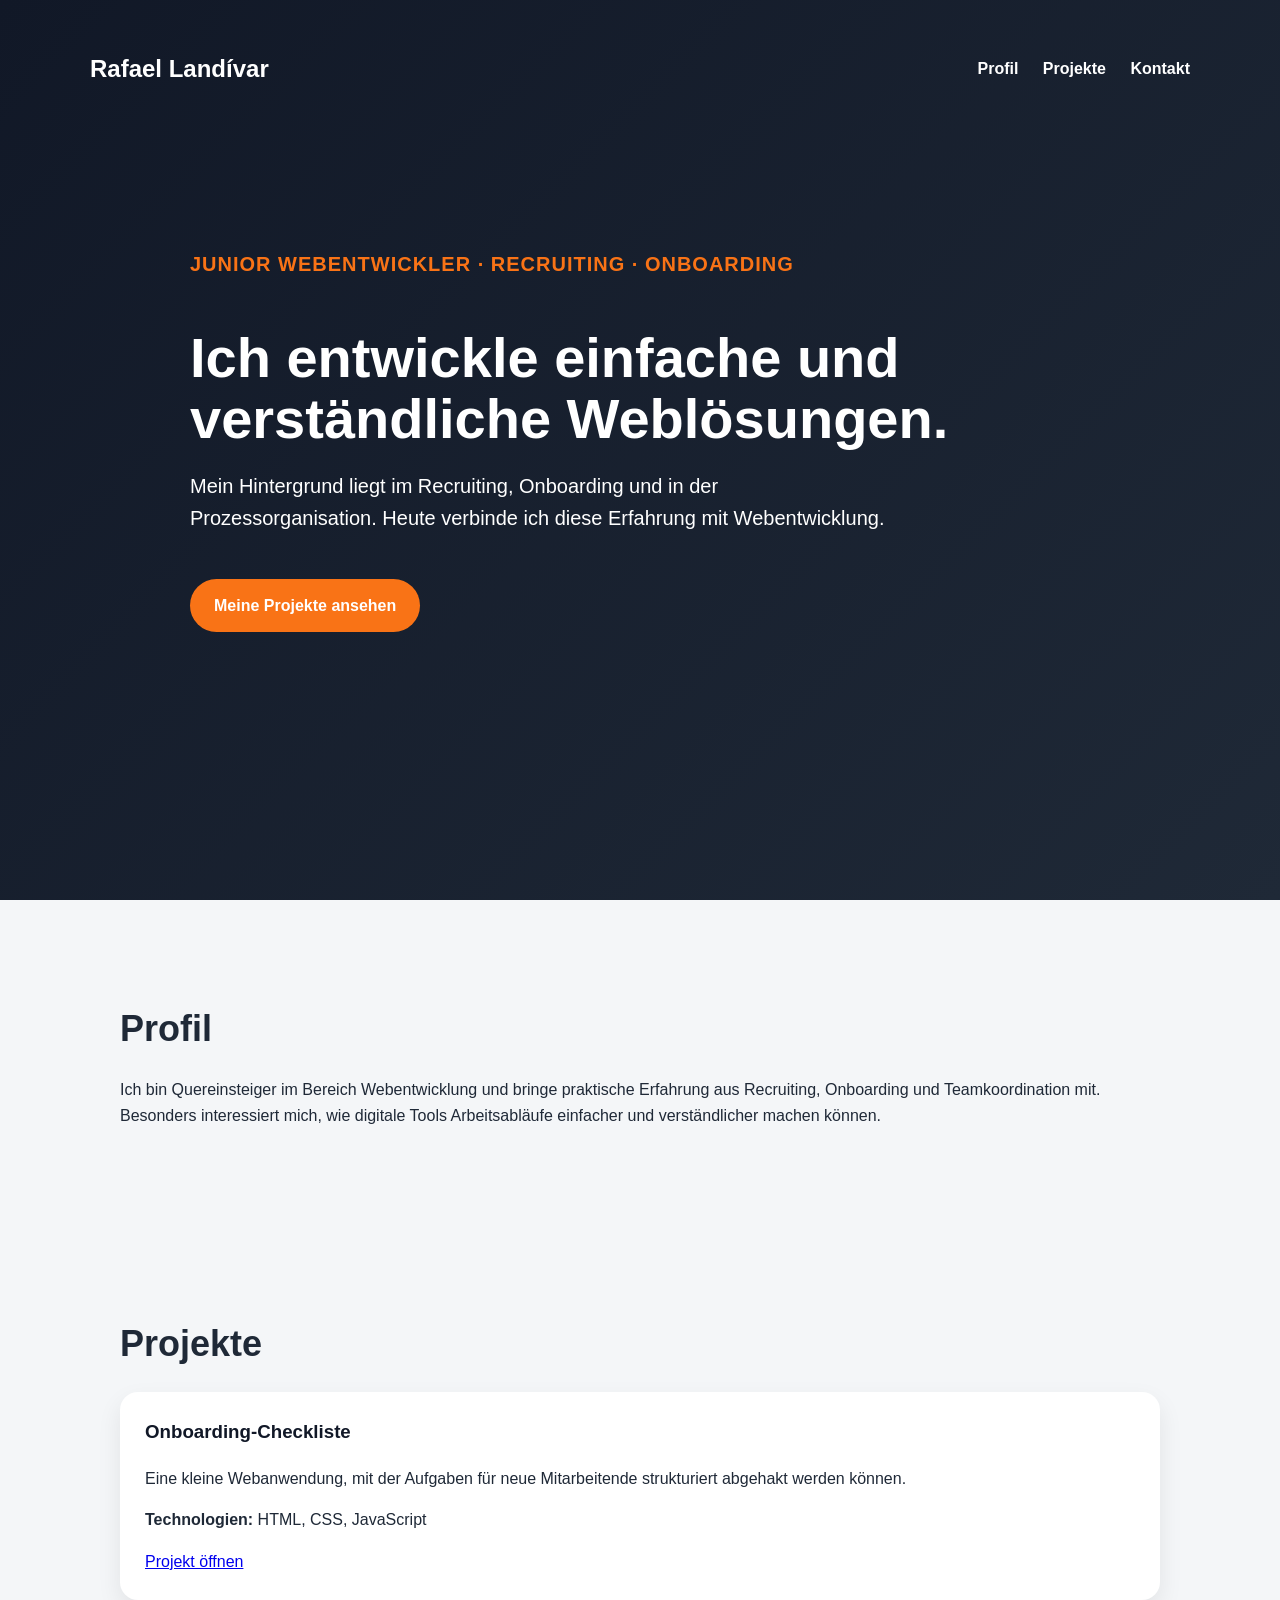
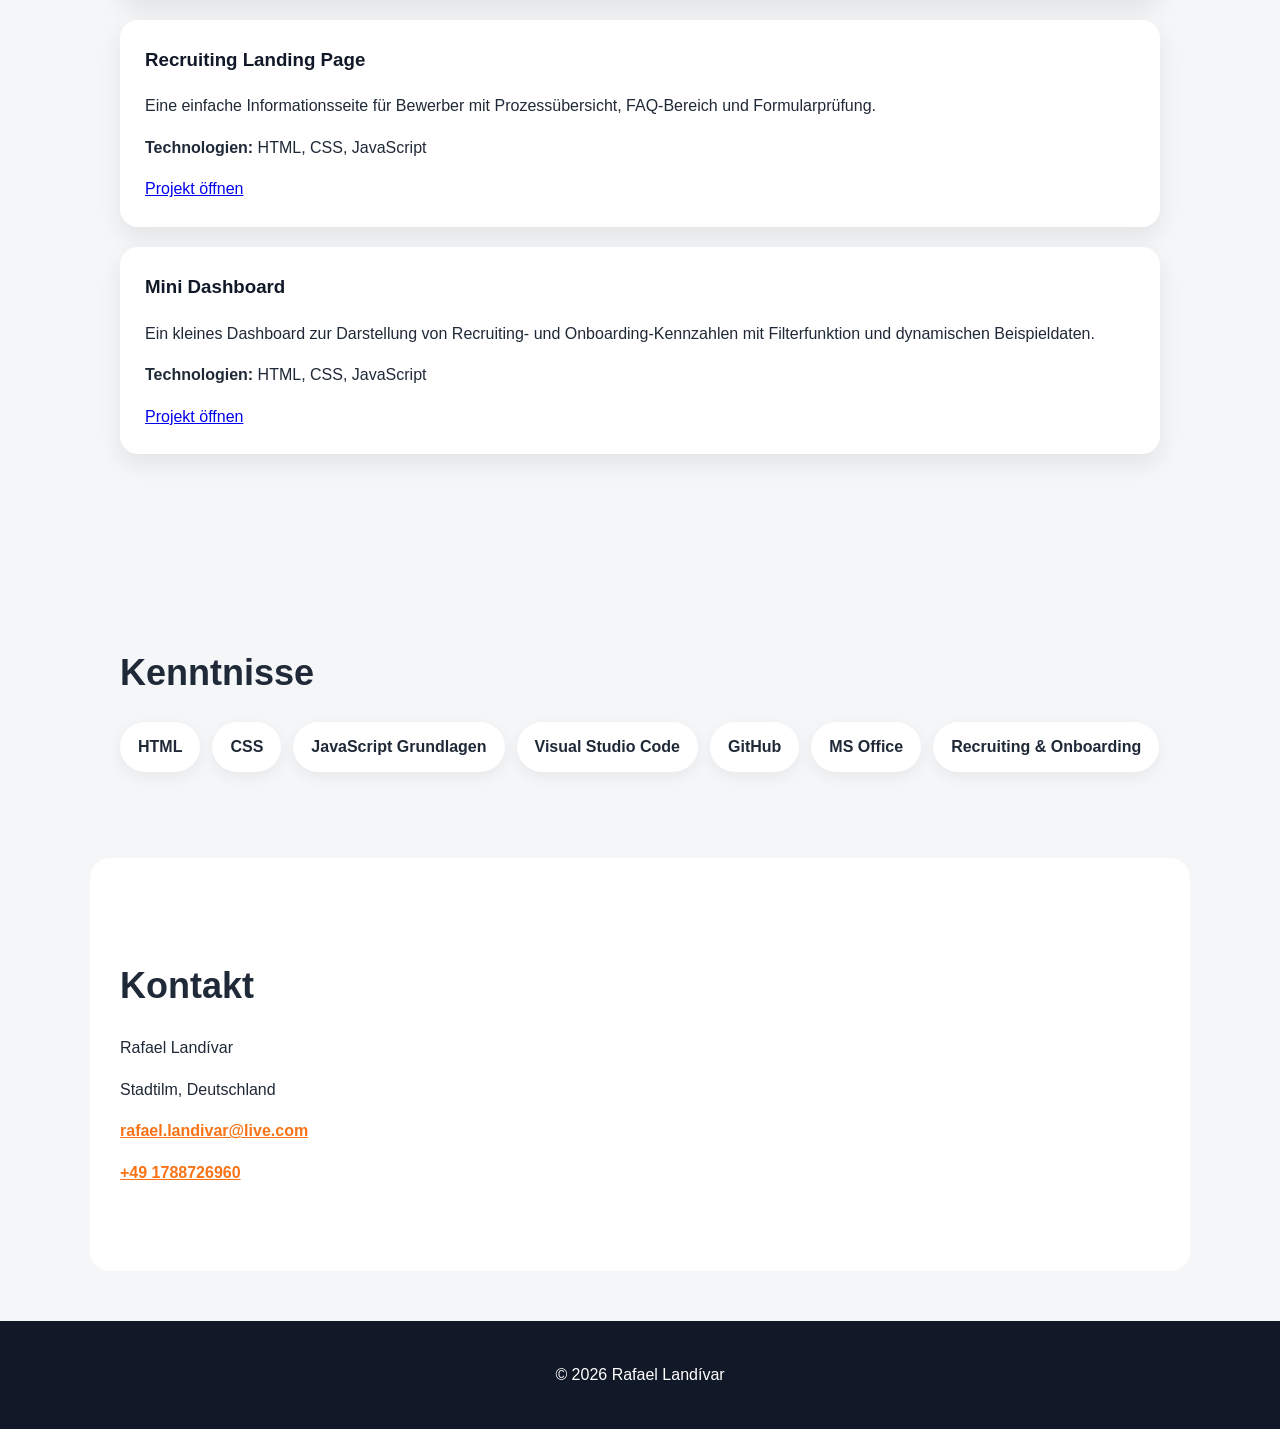
==== index.html @ fd93c42f "Add files via upload" ====
<!DOCTYPE html>
<html lang="de">
<head>
  <meta charset="UTF-8">
  <meta name="viewport" content="width=device-width, initial-scale=1.0">
  <title>Rafael Landívar | Junior Webentwickler</title>
  <link rel="stylesheet" href="style.css">
</head>
<body>

  <header class="hero">
    <nav class="navbar">
      <h2>Rafael Landívar</h2>
      <div>
        <a href="#profil">Profil</a>
        <a href="#projekte">Projekte</a>
        <a href="#kontakt">Kontakt</a>
      </div>
    </nav>

    <section class="hero-content">
      <p class="subtitle">Junior Webentwickler · Recruiting · Onboarding</p>
      <h1>Ich entwickle einfache und verständliche Weblösungen.</h1>
      <p>
        Mein Hintergrund liegt im Recruiting, Onboarding und in der Prozessorganisation.
        Heute verbinde ich diese Erfahrung mit Webentwicklung.
      </p>
      <a href="#projekte" class="button">Meine Projekte ansehen</a>
    </section>
  </header>

  <main>
    <section id="profil" class="section">
      <h2>Profil</h2>
      <p>
        Ich bin Quereinsteiger im Bereich Webentwicklung und bringe praktische Erfahrung
        aus Recruiting, Onboarding und Teamkoordination mit. Besonders interessiert mich,
        wie digitale Tools Arbeitsabläufe einfacher und verständlicher machen können.
      </p>
    </section>

    <section id="projekte" class="section">
      <h2>Projekte</h2>

      <div class="project-card">
        <h3>Onboarding-Checkliste</h3>
        <p>
          Eine kleine Webanwendung, mit der Aufgaben für neue Mitarbeitende strukturiert
          abgehakt werden können.
        </p>
        <p><strong>Technologien:</strong> HTML, CSS, JavaScript</p>
        <a href="projects/onboarding-checkliste.html" class="button-small">Projekt öffnen</a>
      </div>
      

      <div class="project-card">
  <h3>Recruiting Landing Page</h3>
  <p>
    Eine einfache Informationsseite für Bewerber mit Prozessübersicht,
    FAQ-Bereich und Formularprüfung.
  </p>
  <p><strong>Technologien:</strong> HTML, CSS, JavaScript</p>
  <a href="projects/recruiting-landing.html" class="button-small">Projekt öffnen</a>
</div>

     <div class="project-card">
  <h3>Mini Dashboard</h3>
  <p>
    Ein kleines Dashboard zur Darstellung von Recruiting- und Onboarding-Kennzahlen
    mit Filterfunktion und dynamischen Beispieldaten.
  </p>
  <p><strong>Technologien:</strong> HTML, CSS, JavaScript</p>
  <a href="projects/dashboard.html" class="button-small">Projekt öffnen</a>
</div>
    </section>

    <section class="section">
      <h2>Kenntnisse</h2>
      <ul class="skills">
        <li>HTML</li>
        <li>CSS</li>
        <li>JavaScript Grundlagen</li>
        <li>Visual Studio Code</li>
        <li>GitHub</li>
        <li>MS Office</li>
        <li>Recruiting & Onboarding</li>
      </ul>
    </section>

    <section id="kontakt" class="section contact">
      <h2>Kontakt</h2>
      <p>Rafael Landívar</p>
      <p>Stadtilm, Deutschland</p>
      <p>
        <a href="mailto:rafael.landivar@live.com">rafael.landivar@live.com</a>
      </p>
      <p>
        <a href="tel:+491788726960">+49 1788726960</a>
      </p>
    </section>
  </main>

  <footer>
    <p>© 2026 Rafael Landívar</p>
  </footer>

  <script src="script.js"></script>
</body>
</html>
---- style.css ----
* {
  box-sizing: border-box;
}

body {
  margin: 0;
  font-family: Arial, Helvetica, sans-serif;
  color: #1f2937;
  background-color: #f4f6f8;
  line-height: 1.6;
}

.hero {
  min-height: 100vh;
  background: linear-gradient(135deg, #111827, #1f2937);
  color: white;
  padding: 30px;
}

.navbar {
  max-width: 1100px;
  margin: 0 auto;
  display: flex;
  justify-content: space-between;
  gap: 20px;
  align-items: center;
}

.navbar a {
  color: white;
  text-decoration: none;
  margin-left: 20px;
  font-weight: bold;
}

.navbar a:hover {
  color: #f97316;
}

.hero-content {
  max-width: 900px;
  margin: 140px auto 0;
}

.subtitle {
  color: #f97316;
  font-weight: bold;
  text-transform: uppercase;
  letter-spacing: 1px;
}

.hero h1 {
  font-size: 56px;
  line-height: 1.1;
  margin-bottom: 20px;
}

.hero p {
  font-size: 20px;
  max-width: 700px;
}

.button {
  display: inline-block;
  margin-top: 25px;
  background-color: #f97316;
  color: white;
  padding: 14px 24px;
  border-radius: 30px;
  text-decoration: none;
  font-weight: bold;
}

.button:hover {
  background-color: #ea580c;
}

.section {
  max-width: 1100px;
  margin: 0 auto;
  padding: 70px 30px;
}

.section h2 {
  font-size: 36px;
  margin-bottom: 20px;
}

.project-card {
  background-color: white;
  padding: 25px;
  margin-bottom: 20px;
  border-radius: 18px;
  box-shadow: 0 10px 25px rgba(0,0,0,0.08);
}

.project-card h3 {
  margin-top: 0;
  color: #111827;
}

.skills {
  display: flex;
  flex-wrap: wrap;
  gap: 12px;
  padding: 0;
  list-style: none;
}

.skills li {
  background-color: white;
  padding: 12px 18px;
  border-radius: 30px;
  font-weight: bold;
  box-shadow: 0 5px 15px rgba(0,0,0,0.06);
}

.contact {
  background-color: white;
  border-radius: 20px;
  margin-bottom: 50px;
}

.contact a {
  color: #f97316;
  font-weight: bold;
}

footer {
  text-align: center;
  padding: 25px;
  background-color: #111827;
  color: white;
}

@media (max-width: 700px) {
  .navbar {
    flex-direction: column;
    align-items: flex-start;
  }

  .navbar a {
    display: inline-block;
    margin: 5px 10px 5px 0;
  }

  .hero h1 {
    font-size: 38px;
  }

  .hero-content {
    margin-top: 90px;
  }
  .button-small {
  display: inline-block;
  margin-top: 10px;
  background-color: #111827;
  color: white;
  padding: 10px 18px;
  border-radius: 25px;
  text-decoration: none;
  font-weight: bold;
}

.button-small:hover {
  background-color: #f97316;
}
}
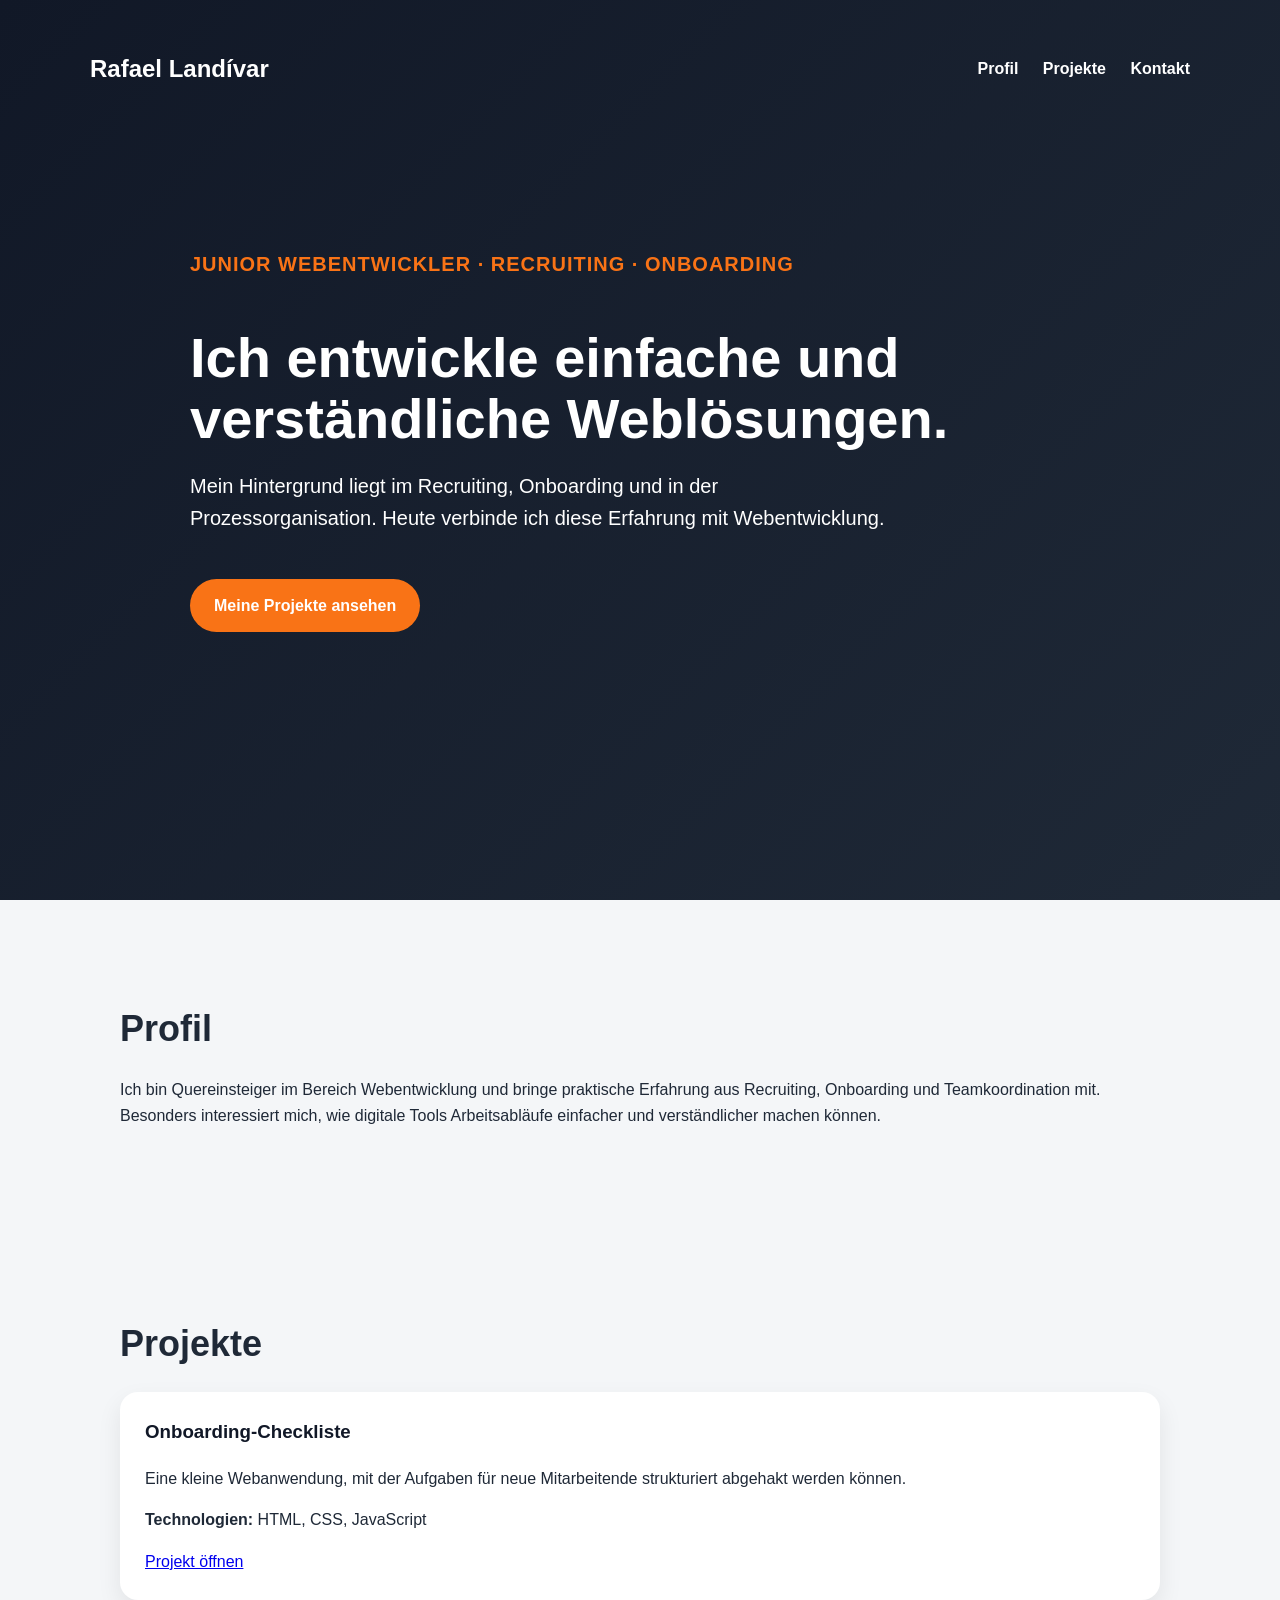
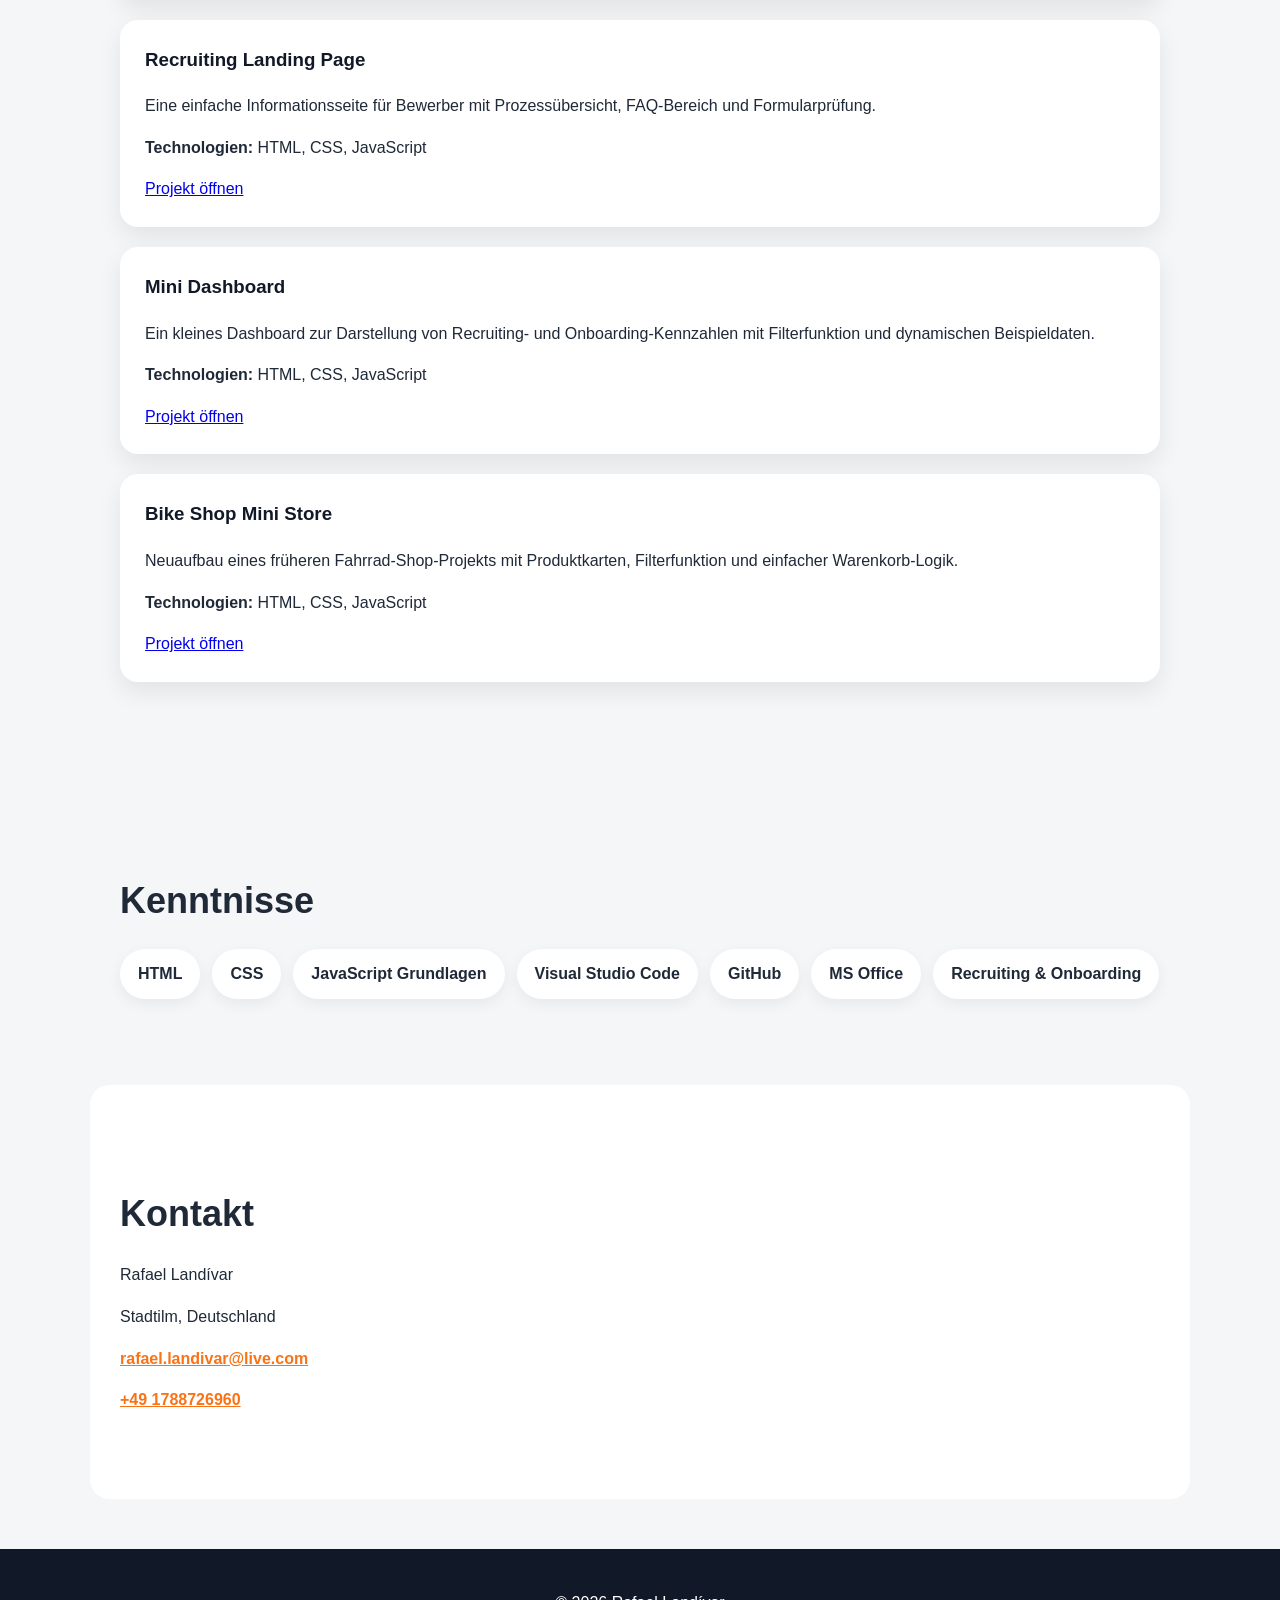
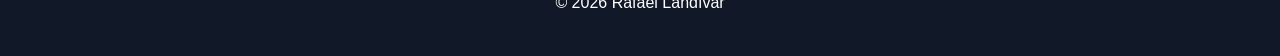
==== commit 3808c232: "Add files via upload Add bike shop mini store project" ====
--- a/index.html
+++ b/index.html
@@ -72,6 +72,15 @@
   <p><strong>Technologien:</strong> HTML, CSS, JavaScript</p>
   <a href="projects/dashboard.html" class="button-small">Projekt öffnen</a>
 </div>
+  <div class="project-card">
+  <h3>Bike Shop Mini Store</h3>
+  <p>
+    Neuaufbau eines früheren Fahrrad-Shop-Projekts mit Produktkarten,
+    Filterfunktion und einfacher Warenkorb-Logik.
+  </p>
+  <p><strong>Technologien:</strong> HTML, CSS, JavaScript</p>
+  <a href="projects/bike-shop.html" class="button-small">Projekt öffnen</a>
+</div>
     </section>
 
     <section class="section">
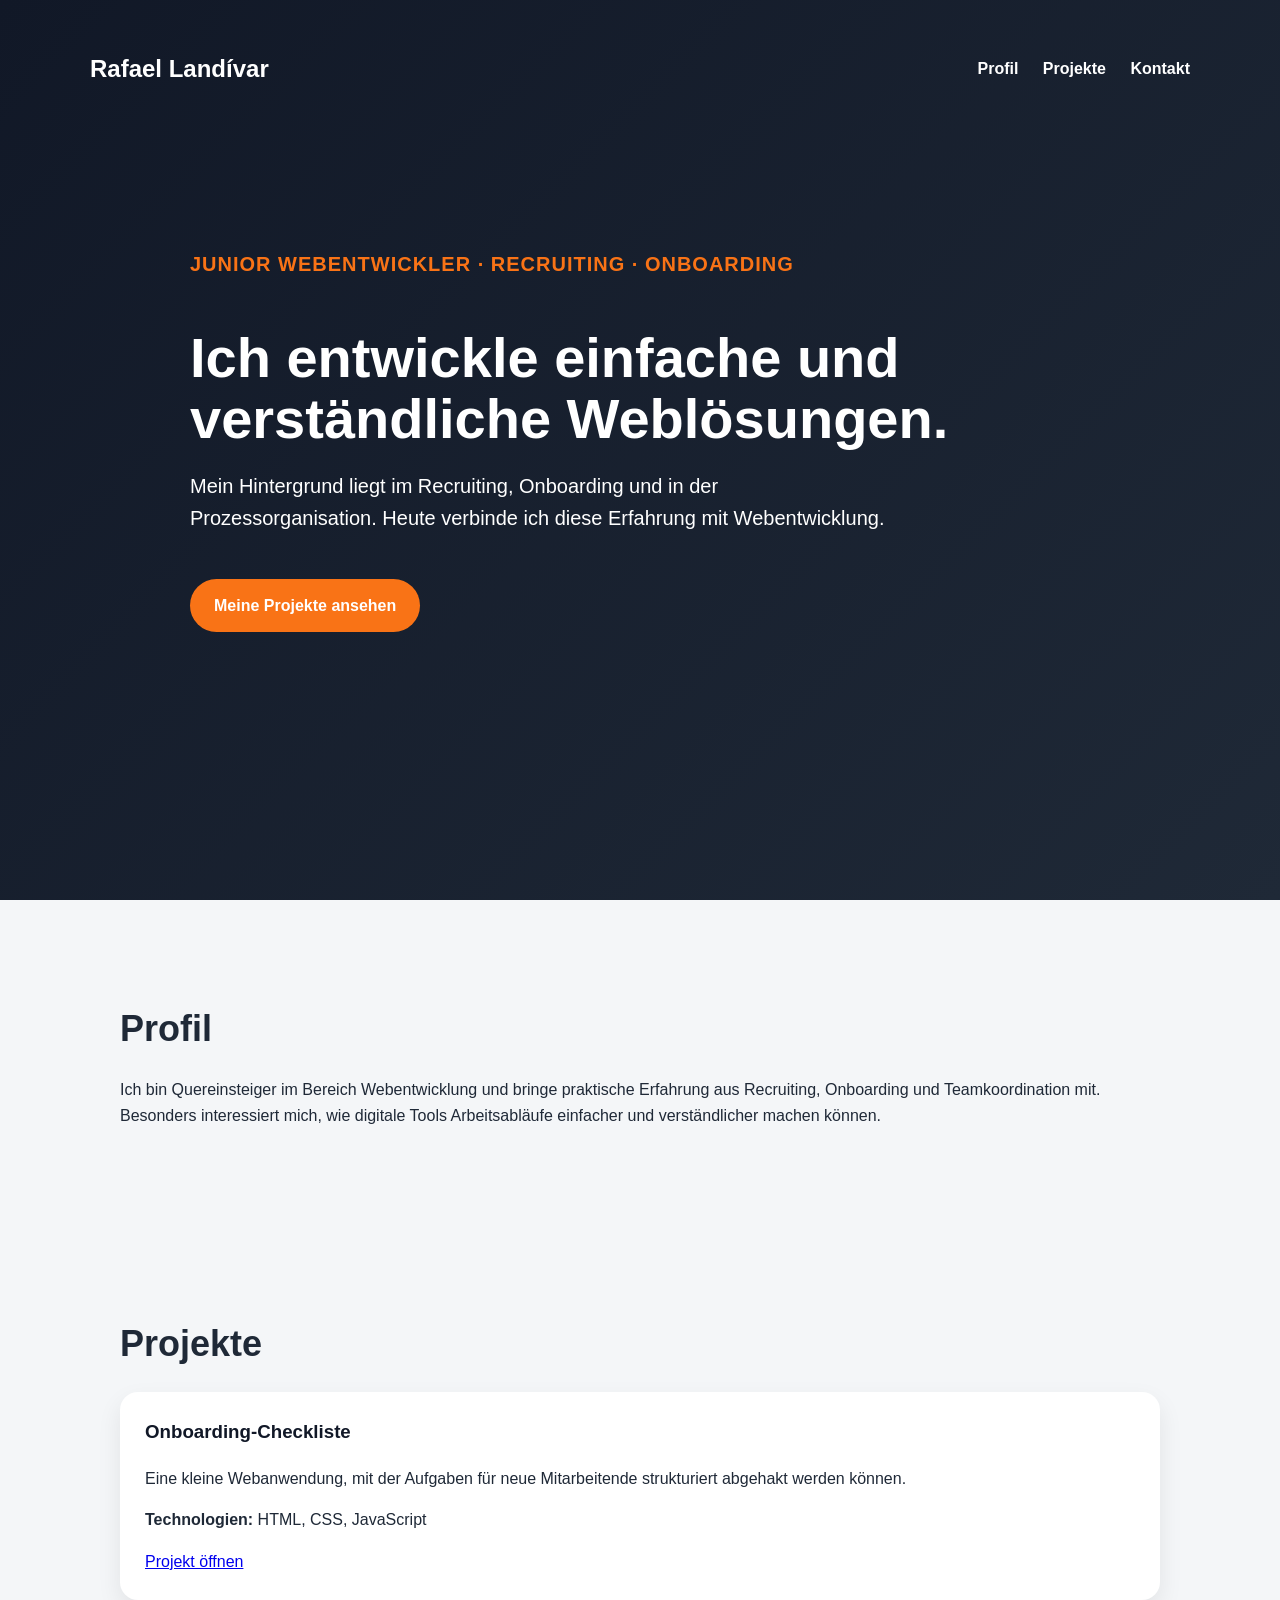
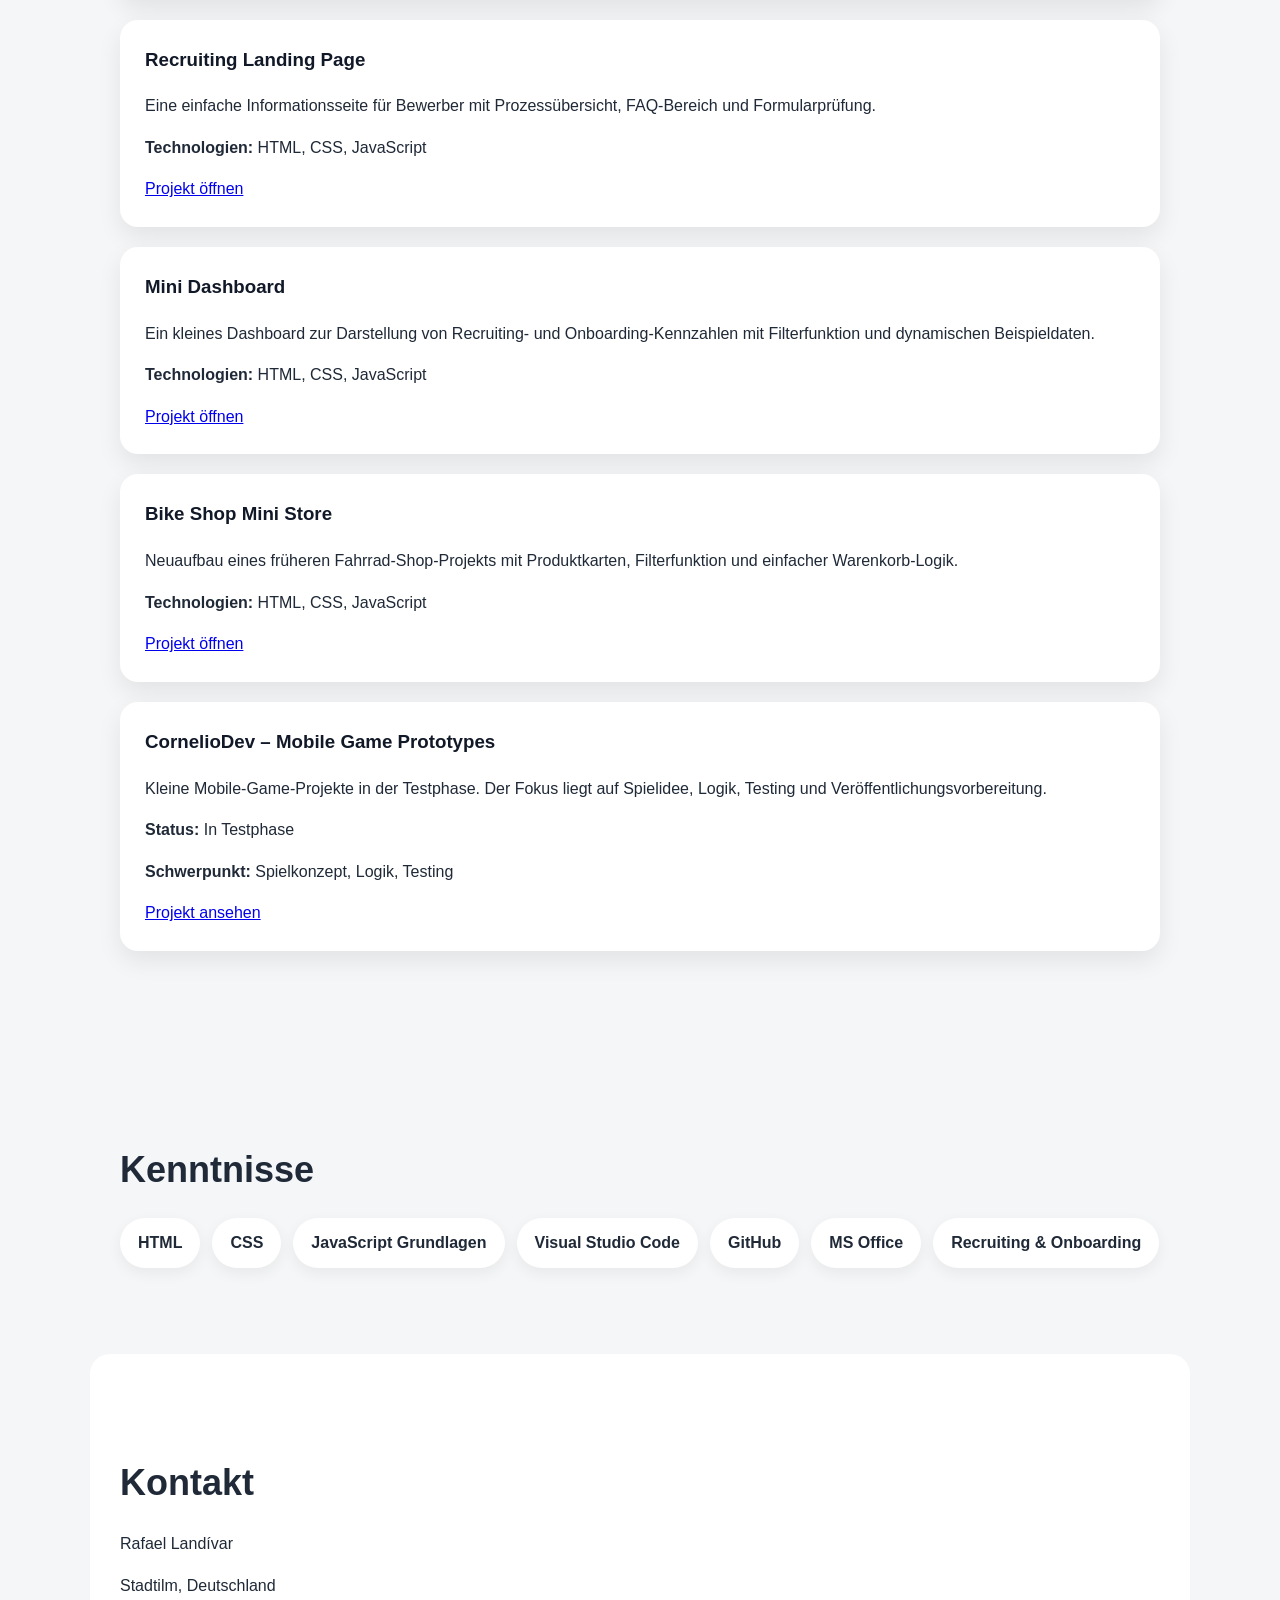
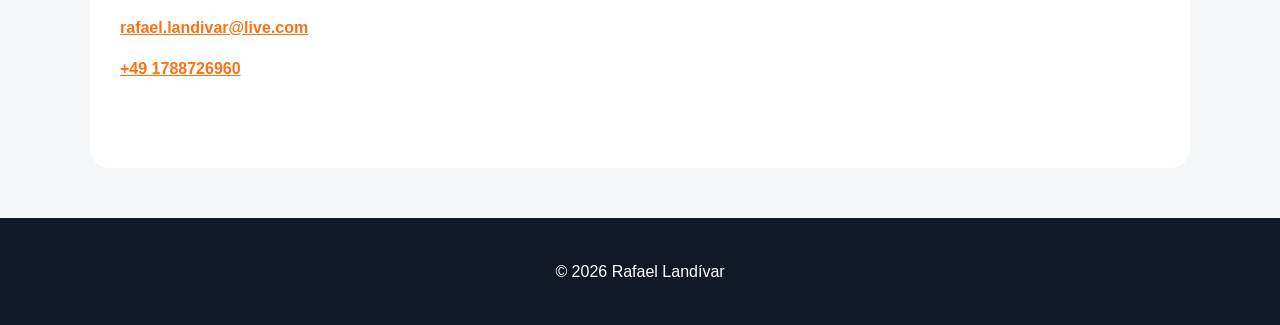
==== commit bbe146d4: "Add files via upload Add mobile game prototypes card" ====
--- a/index.html
+++ b/index.html
@@ -81,6 +81,16 @@
   <p><strong>Technologien:</strong> HTML, CSS, JavaScript</p>
   <a href="projects/bike-shop.html" class="button-small">Projekt öffnen</a>
 </div>
+  <div class="project-card">
+  <h3>CornelioDev – Mobile Game Prototypes</h3>
+  <p>
+    Kleine Mobile-Game-Projekte in der Testphase. Der Fokus liegt auf Spielidee,
+    Logik, Testing und Veröffentlichungsvorbereitung.
+  </p>
+  <p><strong>Status:</strong> In Testphase</p>
+  <p><strong>Schwerpunkt:</strong> Spielkonzept, Logik, Testing</p>
+  <a href="https://corneliodev.carrd.co/" target="_blank" class="button-small">Projekt ansehen</a>
+</div>
     </section>
 
     <section class="section">
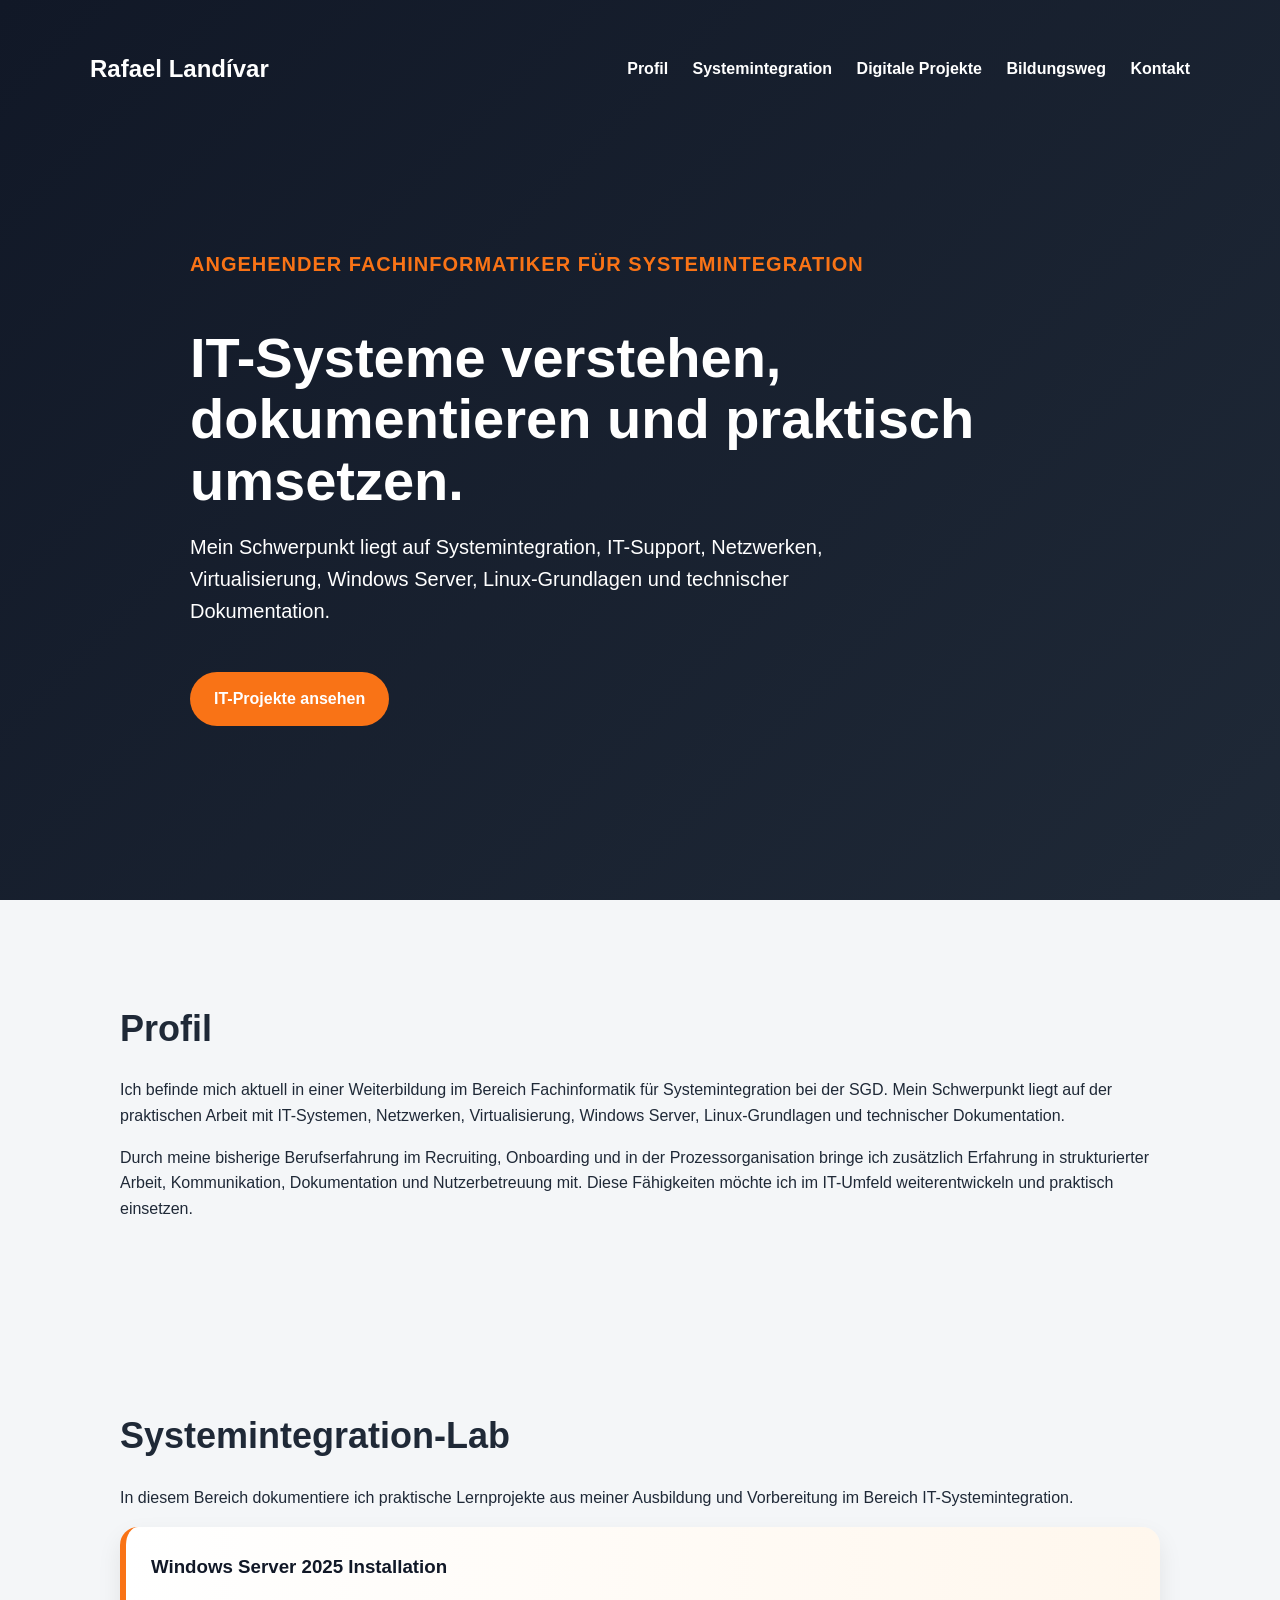
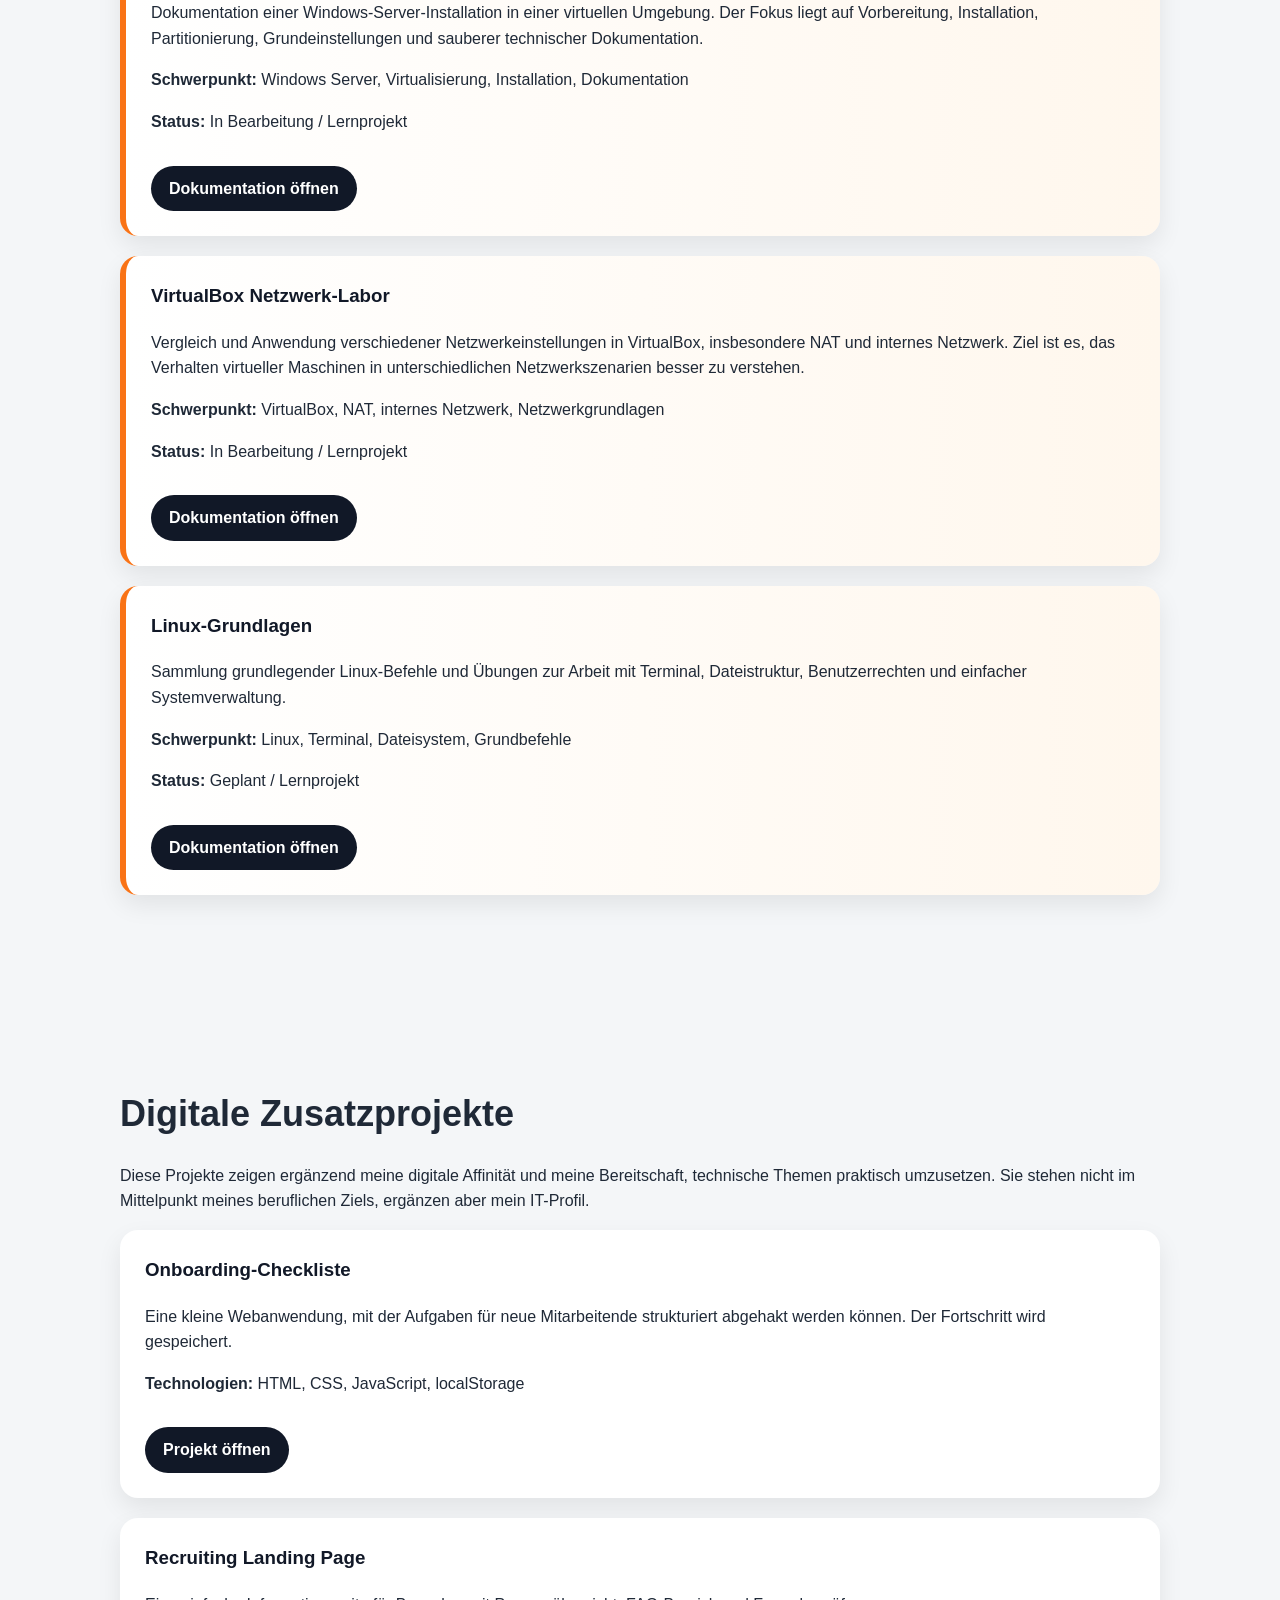
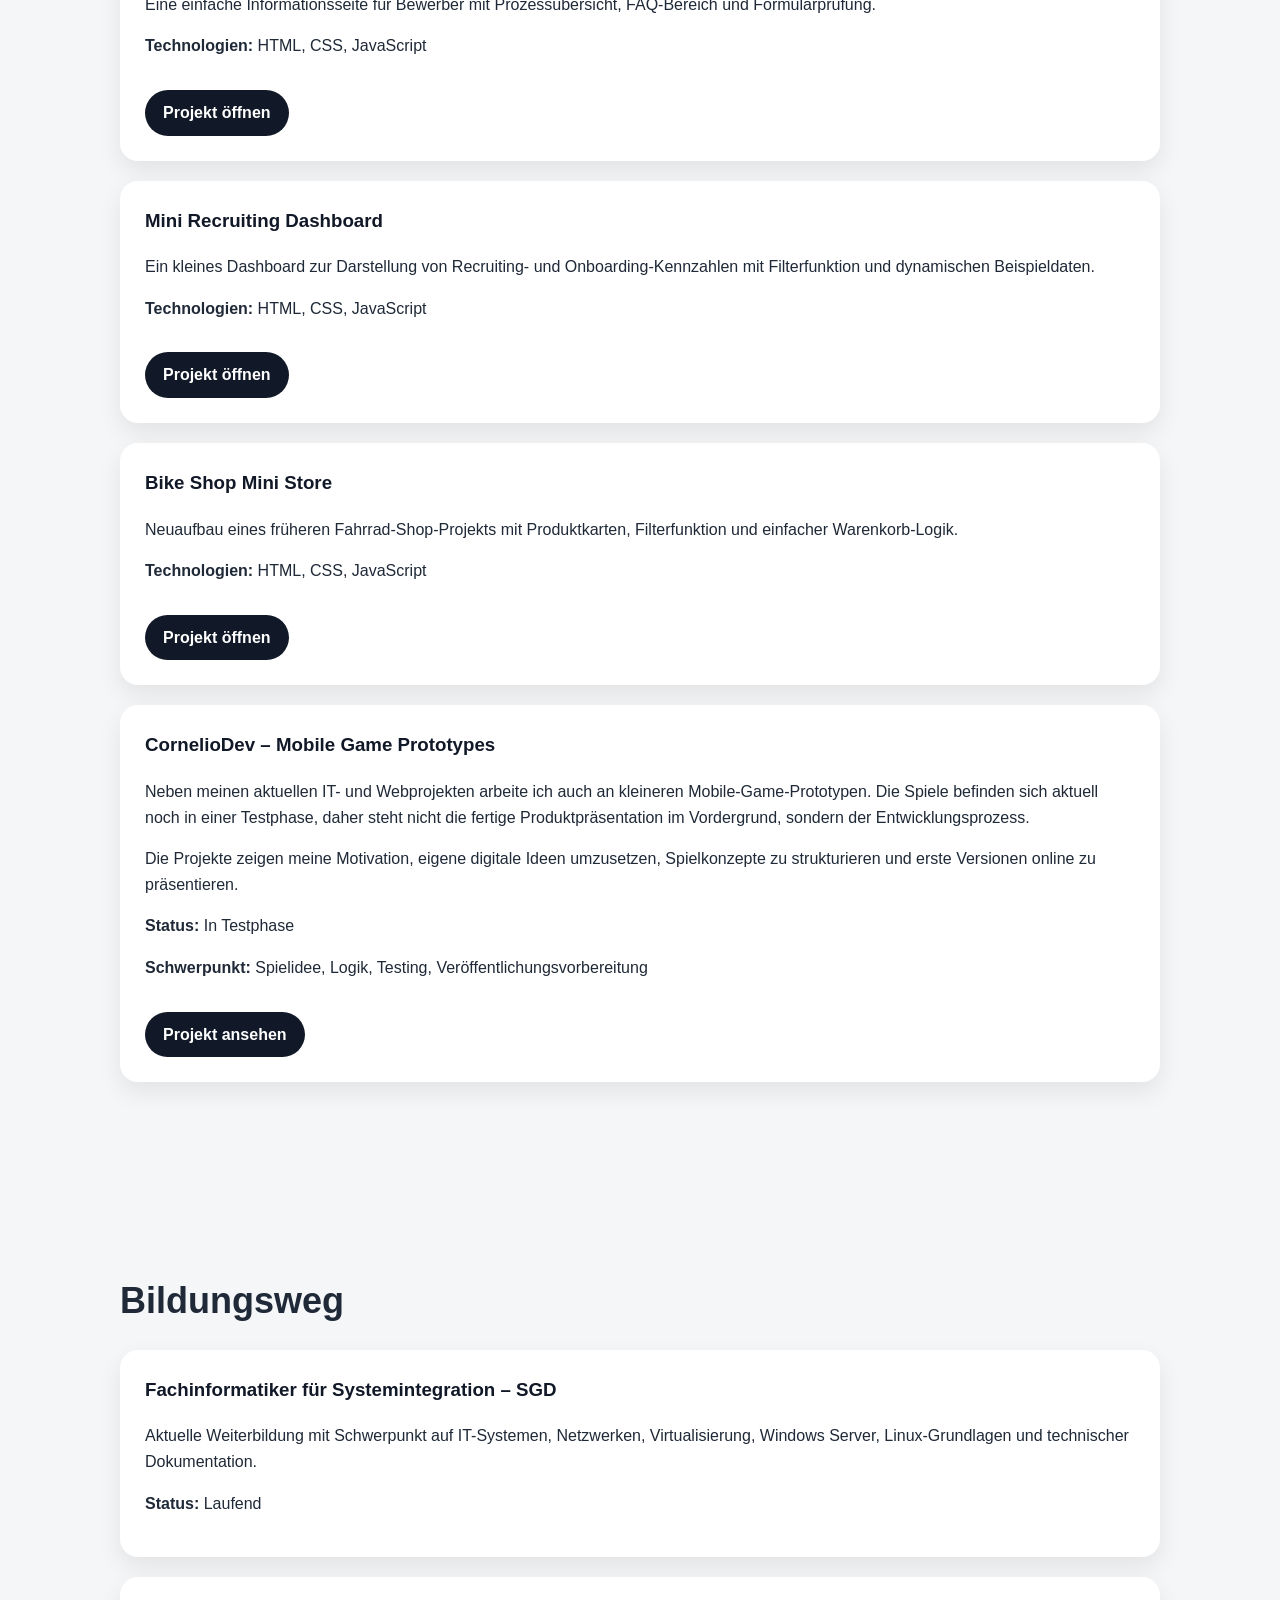
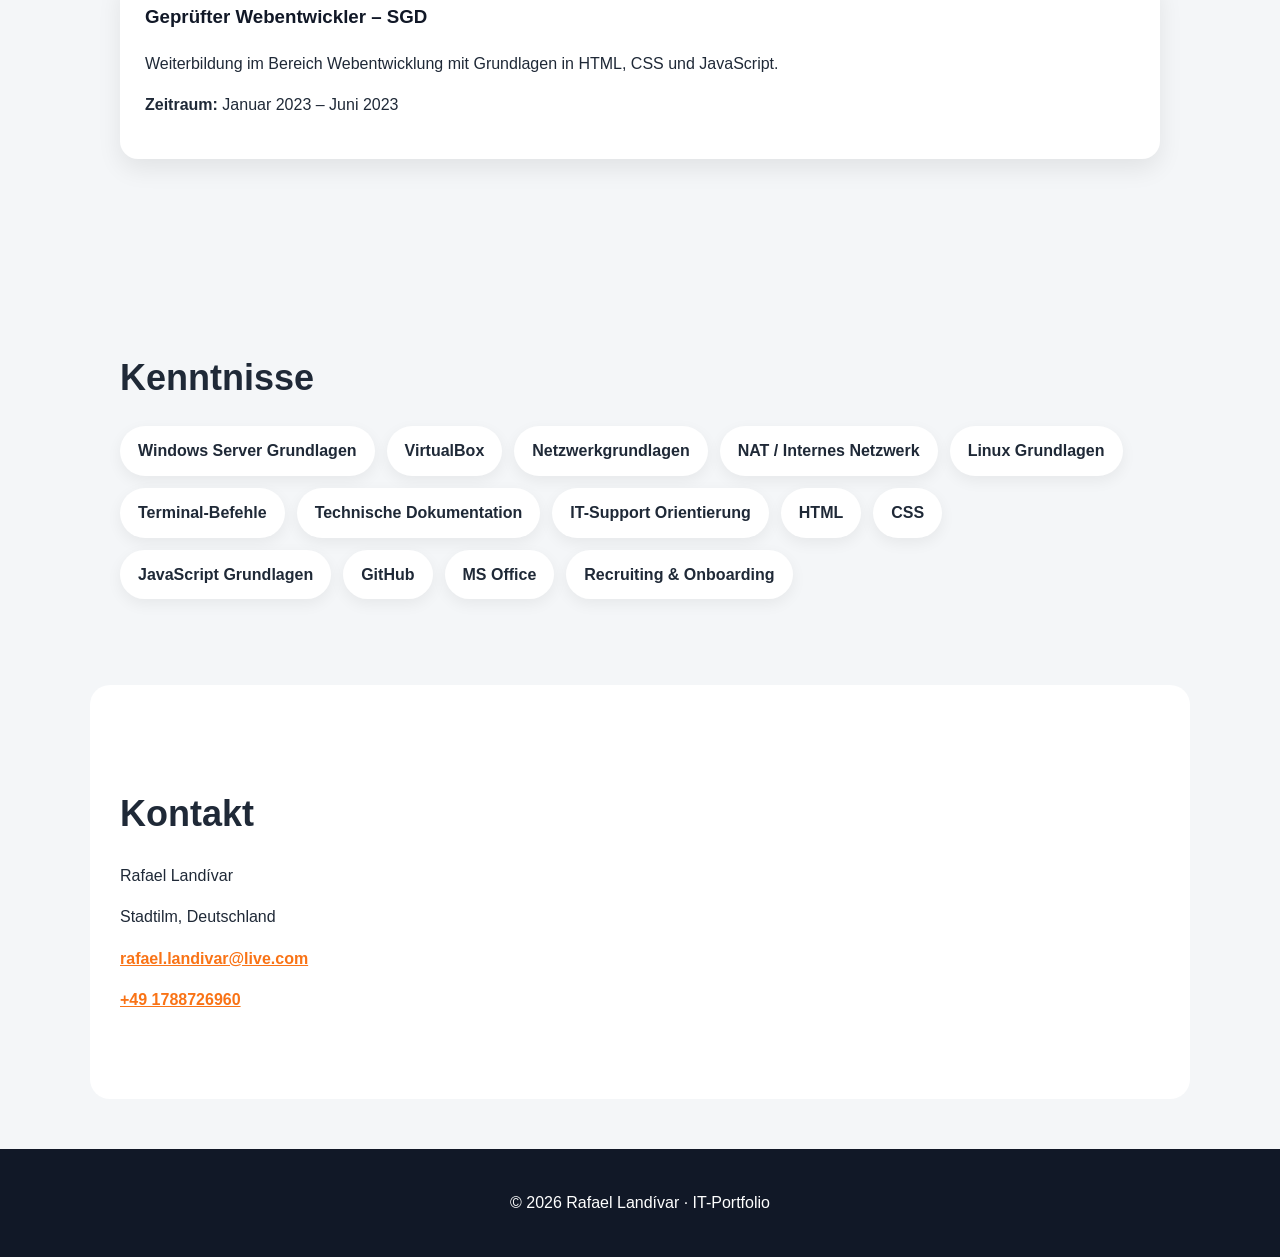
==== commit 67a538f3: "Reposition portfolio for system integration" ====
--- a/index.html
+++ b/index.html
@@ -3,7 +3,7 @@
 <head>
   <meta charset="UTF-8">
   <meta name="viewport" content="width=device-width, initial-scale=1.0">
-  <title>Rafael Landívar | Junior Webentwickler</title>
+  <title>Rafael Landívar | Fachinformatiker Systemintegration</title>
   <link rel="stylesheet" href="style.css">
 </head>
 <body>
@@ -13,93 +13,194 @@
       <h2>Rafael Landívar</h2>
       <div>
         <a href="#profil">Profil</a>
-        <a href="#projekte">Projekte</a>
+        <a href="#systemintegration">Systemintegration</a>
+        <a href="#digitale-projekte">Digitale Projekte</a>
+        <a href="#bildungsweg">Bildungsweg</a>
         <a href="#kontakt">Kontakt</a>
       </div>
     </nav>
 
     <section class="hero-content">
-      <p class="subtitle">Junior Webentwickler · Recruiting · Onboarding</p>
-      <h1>Ich entwickle einfache und verständliche Weblösungen.</h1>
-      <p>
-        Mein Hintergrund liegt im Recruiting, Onboarding und in der Prozessorganisation.
-        Heute verbinde ich diese Erfahrung mit Webentwicklung.
-      </p>
-      <a href="#projekte" class="button">Meine Projekte ansehen</a>
+      <p class="subtitle">Angehender Fachinformatiker für Systemintegration</p>
+      <h1>IT-Systeme verstehen, dokumentieren und praktisch umsetzen.</h1>
+      <p>
+        Mein Schwerpunkt liegt auf Systemintegration, IT-Support, Netzwerken,
+        Virtualisierung, Windows Server, Linux-Grundlagen und technischer Dokumentation.
+      </p>
+      <a href="#systemintegration" class="button">IT-Projekte ansehen</a>
     </section>
   </header>
 
   <main>
+
     <section id="profil" class="section">
       <h2>Profil</h2>
-      <p>
-        Ich bin Quereinsteiger im Bereich Webentwicklung und bringe praktische Erfahrung
-        aus Recruiting, Onboarding und Teamkoordination mit. Besonders interessiert mich,
-        wie digitale Tools Arbeitsabläufe einfacher und verständlicher machen können.
-      </p>
-    </section>
-
-    <section id="projekte" class="section">
-      <h2>Projekte</h2>
+
+      <p>
+        Ich befinde mich aktuell in einer Weiterbildung im Bereich Fachinformatik
+        für Systemintegration bei der SGD. Mein Schwerpunkt liegt auf der praktischen
+        Arbeit mit IT-Systemen, Netzwerken, Virtualisierung, Windows Server,
+        Linux-Grundlagen und technischer Dokumentation.
+      </p>
+
+      <p>
+        Durch meine bisherige Berufserfahrung im Recruiting, Onboarding und in der
+        Prozessorganisation bringe ich zusätzlich Erfahrung in strukturierter Arbeit,
+        Kommunikation, Dokumentation und Nutzerbetreuung mit. Diese Fähigkeiten möchte
+        ich im IT-Umfeld weiterentwickeln und praktisch einsetzen.
+      </p>
+    </section>
+
+    <section id="systemintegration" class="section">
+      <h2>Systemintegration-Lab</h2>
+      <p>
+        In diesem Bereich dokumentiere ich praktische Lernprojekte aus meiner Ausbildung
+        und Vorbereitung im Bereich IT-Systemintegration.
+      </p>
+
+      <div class="project-card highlight-card">
+        <h3>Windows Server 2025 Installation</h3>
+        <p>
+          Dokumentation einer Windows-Server-Installation in einer virtuellen Umgebung.
+          Der Fokus liegt auf Vorbereitung, Installation, Partitionierung,
+          Grundeinstellungen und sauberer technischer Dokumentation.
+        </p>
+        <p><strong>Schwerpunkt:</strong> Windows Server, Virtualisierung, Installation, Dokumentation</p>
+        <p><strong>Status:</strong> In Bearbeitung / Lernprojekt</p>
+        <a href="projects/windows-server-2025.html" class="button-small">Dokumentation öffnen</a>
+      </div>
+
+      <div class="project-card highlight-card">
+        <h3>VirtualBox Netzwerk-Labor</h3>
+        <p>
+          Vergleich und Anwendung verschiedener Netzwerkeinstellungen in VirtualBox,
+          insbesondere NAT und internes Netzwerk. Ziel ist es, das Verhalten virtueller
+          Maschinen in unterschiedlichen Netzwerkszenarien besser zu verstehen.
+        </p>
+        <p><strong>Schwerpunkt:</strong> VirtualBox, NAT, internes Netzwerk, Netzwerkgrundlagen</p>
+        <p><strong>Status:</strong> In Bearbeitung / Lernprojekt</p>
+        <a href="projects/virtualbox-netzwerk.html" class="button-small">Dokumentation öffnen</a>
+      </div>
+
+      <div class="project-card highlight-card">
+        <h3>Linux-Grundlagen</h3>
+        <p>
+          Sammlung grundlegender Linux-Befehle und Übungen zur Arbeit mit Terminal,
+          Dateistruktur, Benutzerrechten und einfacher Systemverwaltung.
+        </p>
+        <p><strong>Schwerpunkt:</strong> Linux, Terminal, Dateisystem, Grundbefehle</p>
+        <p><strong>Status:</strong> Geplant / Lernprojekt</p>
+        <a href="projects/linux-grundlagen.html" class="button-small">Dokumentation öffnen</a>
+      </div>
+    </section>
+
+    <section id="digitale-projekte" class="section">
+      <h2>Digitale Zusatzprojekte</h2>
+      <p>
+        Diese Projekte zeigen ergänzend meine digitale Affinität und meine Bereitschaft,
+        technische Themen praktisch umzusetzen. Sie stehen nicht im Mittelpunkt meines
+        beruflichen Ziels, ergänzen aber mein IT-Profil.
+      </p>
 
       <div class="project-card">
         <h3>Onboarding-Checkliste</h3>
         <p>
           Eine kleine Webanwendung, mit der Aufgaben für neue Mitarbeitende strukturiert
-          abgehakt werden können.
+          abgehakt werden können. Der Fortschritt wird gespeichert.
+        </p>
+        <p><strong>Technologien:</strong> HTML, CSS, JavaScript, localStorage</p>
+        <a href="projects/onboarding-checkliste.html" class="button-small">Projekt öffnen</a>
+      </div>
+
+      <div class="project-card">
+        <h3>Recruiting Landing Page</h3>
+        <p>
+          Eine einfache Informationsseite für Bewerber mit Prozessübersicht,
+          FAQ-Bereich und Formularprüfung.
         </p>
         <p><strong>Technologien:</strong> HTML, CSS, JavaScript</p>
-        <a href="projects/onboarding-checkliste.html" class="button-small">Projekt öffnen</a>
-      </div>
-      
-
-      <div class="project-card">
-  <h3>Recruiting Landing Page</h3>
-  <p>
-    Eine einfache Informationsseite für Bewerber mit Prozessübersicht,
-    FAQ-Bereich und Formularprüfung.
-  </p>
-  <p><strong>Technologien:</strong> HTML, CSS, JavaScript</p>
-  <a href="projects/recruiting-landing.html" class="button-small">Projekt öffnen</a>
-</div>
-
-     <div class="project-card">
-  <h3>Mini Dashboard</h3>
-  <p>
-    Ein kleines Dashboard zur Darstellung von Recruiting- und Onboarding-Kennzahlen
-    mit Filterfunktion und dynamischen Beispieldaten.
-  </p>
-  <p><strong>Technologien:</strong> HTML, CSS, JavaScript</p>
-  <a href="projects/dashboard.html" class="button-small">Projekt öffnen</a>
-</div>
-  <div class="project-card">
-  <h3>Bike Shop Mini Store</h3>
-  <p>
-    Neuaufbau eines früheren Fahrrad-Shop-Projekts mit Produktkarten,
-    Filterfunktion und einfacher Warenkorb-Logik.
-  </p>
-  <p><strong>Technologien:</strong> HTML, CSS, JavaScript</p>
-  <a href="projects/bike-shop.html" class="button-small">Projekt öffnen</a>
-</div>
-  <div class="project-card">
-  <h3>CornelioDev – Mobile Game Prototypes</h3>
-  <p>
-    Kleine Mobile-Game-Projekte in der Testphase. Der Fokus liegt auf Spielidee,
-    Logik, Testing und Veröffentlichungsvorbereitung.
-  </p>
-  <p><strong>Status:</strong> In Testphase</p>
-  <p><strong>Schwerpunkt:</strong> Spielkonzept, Logik, Testing</p>
-  <a href="https://corneliodev.carrd.co/" target="_blank" class="button-small">Projekt ansehen</a>
-</div>
+        <a href="projects/recruiting-landing.html" class="button-small">Projekt öffnen</a>
+      </div>
+
+      <div class="project-card">
+        <h3>Mini Recruiting Dashboard</h3>
+        <p>
+          Ein kleines Dashboard zur Darstellung von Recruiting- und Onboarding-Kennzahlen
+          mit Filterfunktion und dynamischen Beispieldaten.
+        </p>
+        <p><strong>Technologien:</strong> HTML, CSS, JavaScript</p>
+        <a href="projects/dashboard.html" class="button-small">Projekt öffnen</a>
+      </div>
+
+      <div class="project-card">
+        <h3>Bike Shop Mini Store</h3>
+        <p>
+          Neuaufbau eines früheren Fahrrad-Shop-Projekts mit Produktkarten,
+          Filterfunktion und einfacher Warenkorb-Logik.
+        </p>
+        <p><strong>Technologien:</strong> HTML, CSS, JavaScript</p>
+        <a href="projects/bike-shop.html" class="button-small">Projekt öffnen</a>
+      </div>
+
+      <div class="project-card">
+        <h3>CornelioDev – Mobile Game Prototypes</h3>
+
+        <p>
+          Neben meinen aktuellen IT- und Webprojekten arbeite ich auch an kleineren
+          Mobile-Game-Prototypen. Die Spiele befinden sich aktuell noch in einer
+          Testphase, daher steht nicht die fertige Produktpräsentation im Vordergrund,
+          sondern der Entwicklungsprozess.
+        </p>
+
+        <p>
+          Die Projekte zeigen meine Motivation, eigene digitale Ideen umzusetzen,
+          Spielkonzepte zu strukturieren und erste Versionen online zu präsentieren.
+        </p>
+
+        <p><strong>Status:</strong> In Testphase</p>
+        <p><strong>Schwerpunkt:</strong> Spielidee, Logik, Testing, Veröffentlichungsvorbereitung</p>
+
+        <a href="https://corneliodev.carrd.co/" target="_blank" rel="noopener" class="button-small">
+          Projekt ansehen
+        </a>
+      </div>
+    </section>
+
+    <section id="bildungsweg" class="section">
+      <h2>Bildungsweg</h2>
+
+      <div class="project-card">
+        <h3>Fachinformatiker für Systemintegration – SGD</h3>
+        <p>
+          Aktuelle Weiterbildung mit Schwerpunkt auf IT-Systemen, Netzwerken,
+          Virtualisierung, Windows Server, Linux-Grundlagen und technischer Dokumentation.
+        </p>
+        <p><strong>Status:</strong> Laufend</p>
+      </div>
+
+      <div class="project-card">
+        <h3>Geprüfter Webentwickler – SGD</h3>
+        <p>
+          Weiterbildung im Bereich Webentwicklung mit Grundlagen in HTML, CSS und JavaScript.
+        </p>
+        <p><strong>Zeitraum:</strong> Januar 2023 – Juni 2023</p>
+      </div>
     </section>
 
     <section class="section">
       <h2>Kenntnisse</h2>
       <ul class="skills">
+        <li>Windows Server Grundlagen</li>
+        <li>VirtualBox</li>
+        <li>Netzwerkgrundlagen</li>
+        <li>NAT / Internes Netzwerk</li>
+        <li>Linux Grundlagen</li>
+        <li>Terminal-Befehle</li>
+        <li>Technische Dokumentation</li>
+        <li>IT-Support Orientierung</li>
         <li>HTML</li>
         <li>CSS</li>
         <li>JavaScript Grundlagen</li>
-        <li>Visual Studio Code</li>
         <li>GitHub</li>
         <li>MS Office</li>
         <li>Recruiting & Onboarding</li>
@@ -120,7 +221,7 @@
   </main>
 
   <footer>
-    <p>© 2026 Rafael Landívar</p>
+    <p>© 2026 Rafael Landívar · IT-Portfolio</p>
   </footer>
 
   <script src="script.js"></script>
--- a/style.css
+++ b/style.css
@@ -99,6 +99,15 @@
   color: #111827;
 }
 
+.highlight-card {
+  border-left: 6px solid #f97316;
+  background: linear-gradient(90deg, #ffffff, #fff7ed);
+}
+
+.highlight-card h3 {
+  color: #111827;
+}
+
 .skills {
   display: flex;
   flex-wrap: wrap;
@@ -133,6 +142,356 @@
   color: white;
 }
 
+/* Botones pequeños */
+
+.button-small {
+  display: inline-block;
+  margin-top: 15px;
+  background-color: #111827;
+  color: white;
+  padding: 10px 18px;
+  border-radius: 25px;
+  text-decoration: none;
+  font-weight: bold;
+}
+
+.button-small:hover {
+  background-color: #f97316;
+  color: white;
+}
+
+/* Páginas de proyectos */
+
+.project-header {
+  background: linear-gradient(135deg, #111827, #1f2937);
+  color: white;
+  padding: 60px 30px;
+  text-align: center;
+}
+
+.project-header h1 {
+  font-size: 48px;
+  margin-bottom: 15px;
+}
+
+.project-header p {
+  max-width: 700px;
+  margin: 0 auto;
+  font-size: 20px;
+}
+
+.back-link {
+  display: inline-block;
+  color: #f97316;
+  text-decoration: none;
+  font-weight: bold;
+  margin-bottom: 25px;
+}
+
+/* Onboarding Checkliste */
+
+.progress-container {
+  width: 100%;
+  height: 18px;
+  background-color: #e5e7eb;
+  border-radius: 30px;
+  overflow: hidden;
+  margin-top: 15px;
+}
+
+.progress-bar {
+  width: 0%;
+  height: 100%;
+  background-color: #f97316;
+  transition: width 0.3s ease;
+}
+
+.check-item {
+  display: block;
+  background-color: #f9fafb;
+  padding: 14px 16px;
+  border-radius: 12px;
+  margin-bottom: 12px;
+  cursor: pointer;
+  border: 1px solid #e5e7eb;
+}
+
+.check-item:hover {
+  background-color: #fff7ed;
+}
+
+.check-item input {
+  margin-right: 10px;
+}
+
+.reset-button {
+  border: none;
+  margin-top: 20px;
+  cursor: pointer;
+  font-family: inherit;
+}
+
+/* Recruiting Landing Page */
+
+.process-grid {
+  display: grid;
+  grid-template-columns: repeat(4, 1fr);
+  gap: 20px;
+  margin: 30px 0;
+}
+
+.process-step {
+  background-color: white;
+  padding: 25px;
+  border-radius: 18px;
+  box-shadow: 0 10px 25px rgba(0,0,0,0.08);
+}
+
+.process-step span {
+  display: inline-flex;
+  justify-content: center;
+  align-items: center;
+  background-color: #f97316;
+  color: white;
+  width: 36px;
+  height: 36px;
+  border-radius: 50%;
+  font-weight: bold;
+  margin-bottom: 12px;
+}
+
+.process-step h3 {
+  margin-top: 0;
+}
+
+details {
+  background-color: #f9fafb;
+  padding: 15px;
+  border-radius: 12px;
+  margin-bottom: 12px;
+  border: 1px solid #e5e7eb;
+}
+
+summary {
+  cursor: pointer;
+  font-weight: bold;
+}
+
+.contact-form {
+  display: grid;
+  gap: 18px;
+}
+
+.contact-form label {
+  font-weight: bold;
+}
+
+.contact-form input,
+.contact-form select,
+.contact-form textarea {
+  width: 100%;
+  margin-top: 6px;
+  padding: 12px 14px;
+  border: 1px solid #d1d5db;
+  border-radius: 12px;
+  font-family: inherit;
+  font-size: 16px;
+}
+
+.contact-form textarea {
+  min-height: 120px;
+  resize: vertical;
+}
+
+.form-button {
+  border: none;
+  cursor: pointer;
+  font-family: inherit;
+  width: fit-content;
+}
+
+#formMessage {
+  margin: 0;
+  padding: 12px;
+  border-radius: 12px;
+  font-weight: bold;
+  display: none;
+}
+
+#formMessage.error {
+  display: block;
+  background-color: #fee2e2;
+  color: #991b1b;
+  border: 1px solid #fca5a5;
+}
+
+#formMessage.success {
+  display: block;
+  background-color: #dcfce7;
+  color: #166534;
+  border: 1px solid #86efac;
+}
+
+/* Mini Dashboard */
+
+.dashboard-cards {
+  display: grid;
+  grid-template-columns: repeat(4, 1fr);
+  gap: 20px;
+  margin: 30px 0;
+}
+
+.dashboard-card {
+  background-color: white;
+  padding: 25px;
+  border-radius: 18px;
+  text-align: center;
+  box-shadow: 0 10px 25px rgba(0,0,0,0.08);
+}
+
+.dashboard-card h3 {
+  font-size: 42px;
+  margin: 0;
+  color: #f97316;
+}
+
+.dashboard-card p {
+  margin-bottom: 0;
+  font-weight: bold;
+}
+
+.filter-buttons {
+  display: flex;
+  flex-wrap: wrap;
+  gap: 12px;
+  margin-bottom: 25px;
+}
+
+.filter-button {
+  border: none;
+  background-color: #e5e7eb;
+  color: #111827;
+  padding: 10px 18px;
+  border-radius: 25px;
+  font-weight: bold;
+  cursor: pointer;
+  font-family: inherit;
+}
+
+.filter-button:hover,
+.filter-button.active {
+  background-color: #f97316;
+  color: white;
+}
+
+.candidate-list {
+  display: grid;
+  grid-template-columns: repeat(2, 1fr);
+  gap: 20px;
+}
+
+.candidate-card {
+  background-color: #f9fafb;
+  padding: 20px;
+  border-radius: 16px;
+  border: 1px solid #e5e7eb;
+}
+
+.candidate-card h3 {
+  margin-top: 0;
+}
+
+/* Bike Shop Mini Store */
+
+.shop-summary {
+  display: grid;
+  grid-template-columns: 1fr 320px;
+  gap: 25px;
+  align-items: start;
+  margin-bottom: 30px;
+}
+
+.cart-box {
+  background-color: #111827;
+  color: white;
+  padding: 25px;
+  border-radius: 18px;
+  box-shadow: 0 10px 25px rgba(0,0,0,0.08);
+}
+
+.cart-box h3 {
+  margin-top: 0;
+}
+
+.product-list {
+  display: grid;
+  grid-template-columns: repeat(3, 1fr);
+  gap: 25px;
+}
+
+.product-card {
+  background-color: white;
+  padding: 25px;
+  border-radius: 18px;
+  box-shadow: 0 10px 25px rgba(0,0,0,0.08);
+  border: 1px solid #e5e7eb;
+}
+
+.bike-icon {
+  font-size: 42px;
+  margin-bottom: 10px;
+}
+
+.product-card h3 {
+  margin-top: 0;
+}
+
+.product-category {
+  display: inline-block;
+  background-color: #fff7ed;
+  color: #c2410c;
+  padding: 6px 12px;
+  border-radius: 20px;
+  font-weight: bold;
+  font-size: 14px;
+}
+
+.product-price {
+  font-size: 22px;
+  font-weight: bold;
+  color: #111827;
+}
+
+.add-cart-button {
+  border: none;
+  cursor: pointer;
+  font-family: inherit;
+}
+
+/* Responsive Design */
+
+@media (max-width: 900px) {
+  .process-grid {
+    grid-template-columns: repeat(2, 1fr);
+  }
+
+  .dashboard-cards {
+    grid-template-columns: repeat(2, 1fr);
+  }
+
+  .candidate-list {
+    grid-template-columns: 1fr;
+  }
+
+  .shop-summary {
+    grid-template-columns: 1fr;
+  }
+
+  .product-list {
+    grid-template-columns: repeat(2, 1fr);
+  }
+}
+
 @media (max-width: 700px) {
   .navbar {
     flex-direction: column;
@@ -151,18 +510,44 @@
   .hero-content {
     margin-top: 90px;
   }
-  .button-small {
-  display: inline-block;
-  margin-top: 10px;
+}
+
+@media (max-width: 600px) {
+  .process-grid {
+    grid-template-columns: 1fr;
+  }
+
+  .dashboard-cards {
+    grid-template-columns: 1fr;
+  }
+
+  .product-list {
+    grid-template-columns: 1fr;
+  }
+
+  .project-header h1 {
+    font-size: 36px;
+  }
+}.info-table {
+  width: 100%;
+  border-collapse: collapse;
+  margin-top: 20px;
+  overflow: hidden;
+  border-radius: 12px;
+}
+
+.info-table th,
+.info-table td {
+  border: 1px solid #e5e7eb;
+  padding: 14px;
+  text-align: left;
+}
+
+.info-table th {
   background-color: #111827;
   color: white;
-  padding: 10px 18px;
-  border-radius: 25px;
-  text-decoration: none;
-  font-weight: bold;
-}
-
-.button-small:hover {
-  background-color: #f97316;
-}
-}
+}
+
+.info-table tr:nth-child(even) {
+  background-color: #f9fafb;
+}
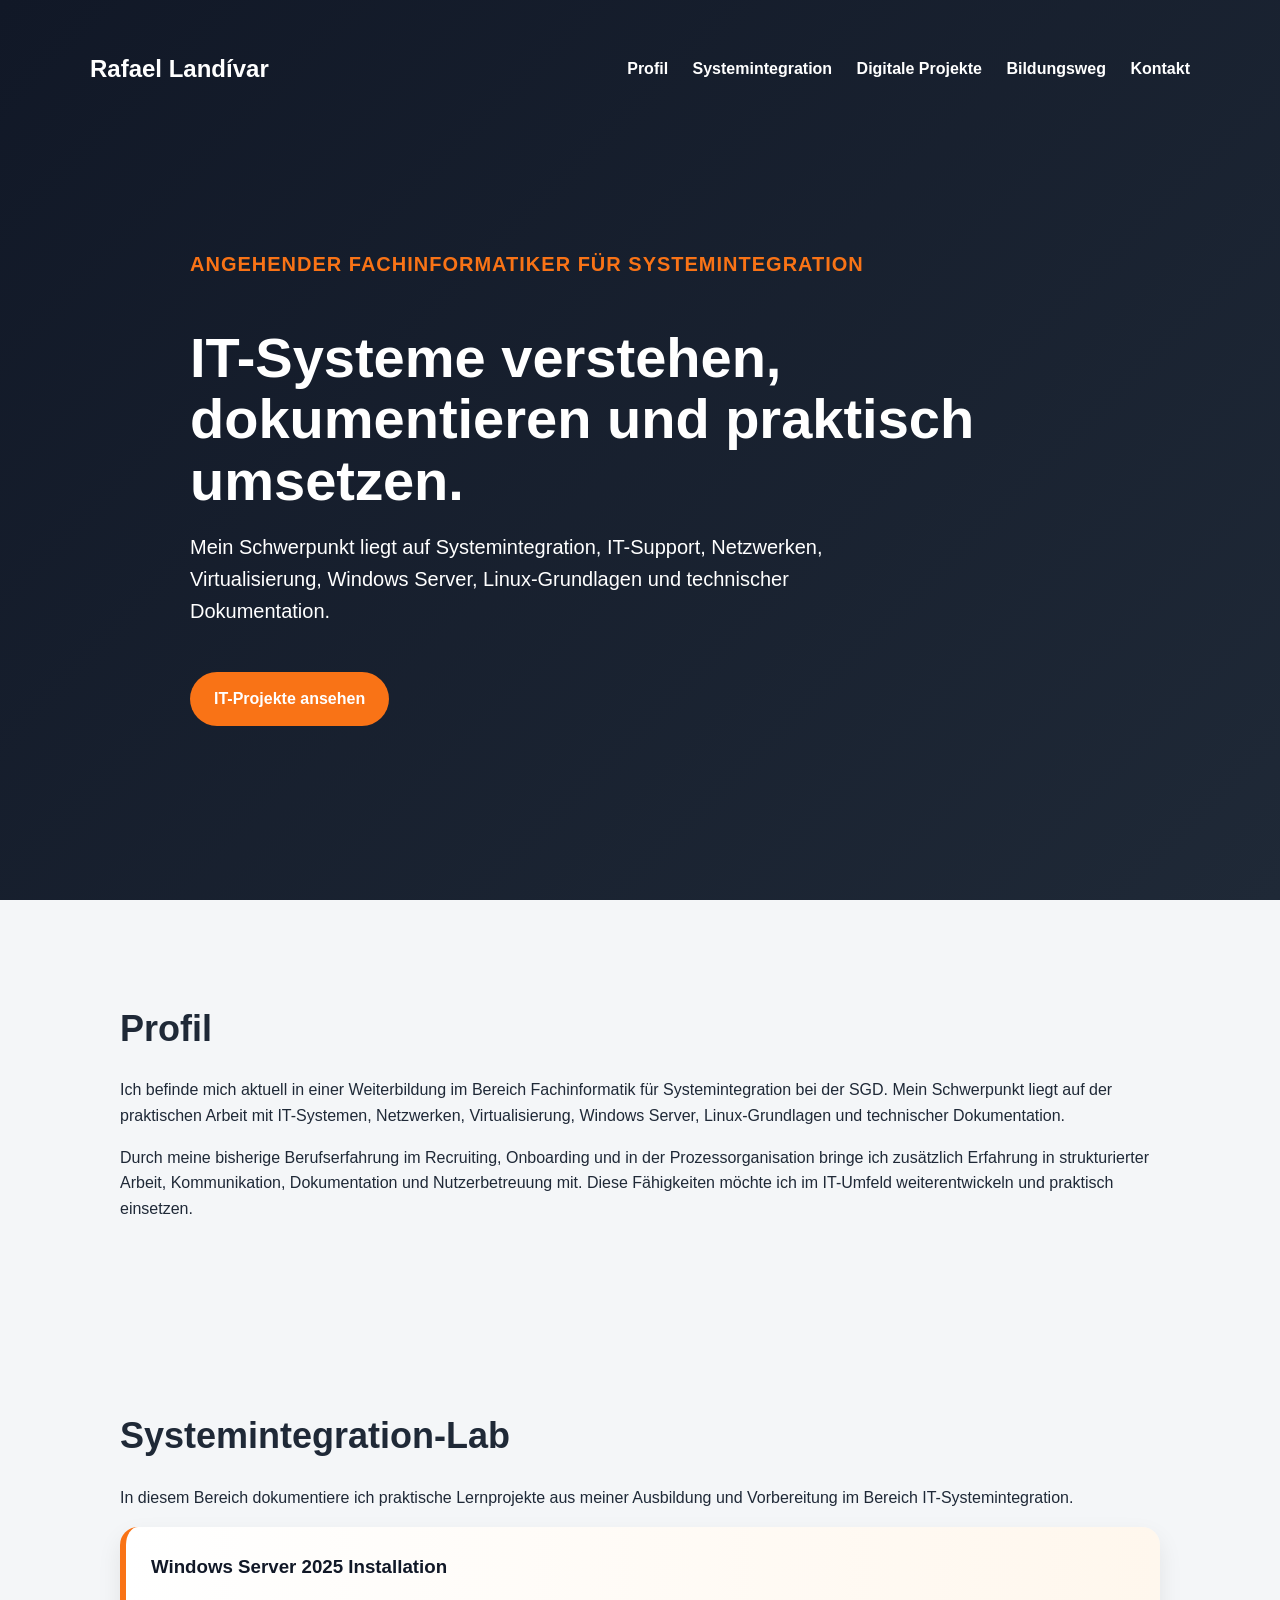
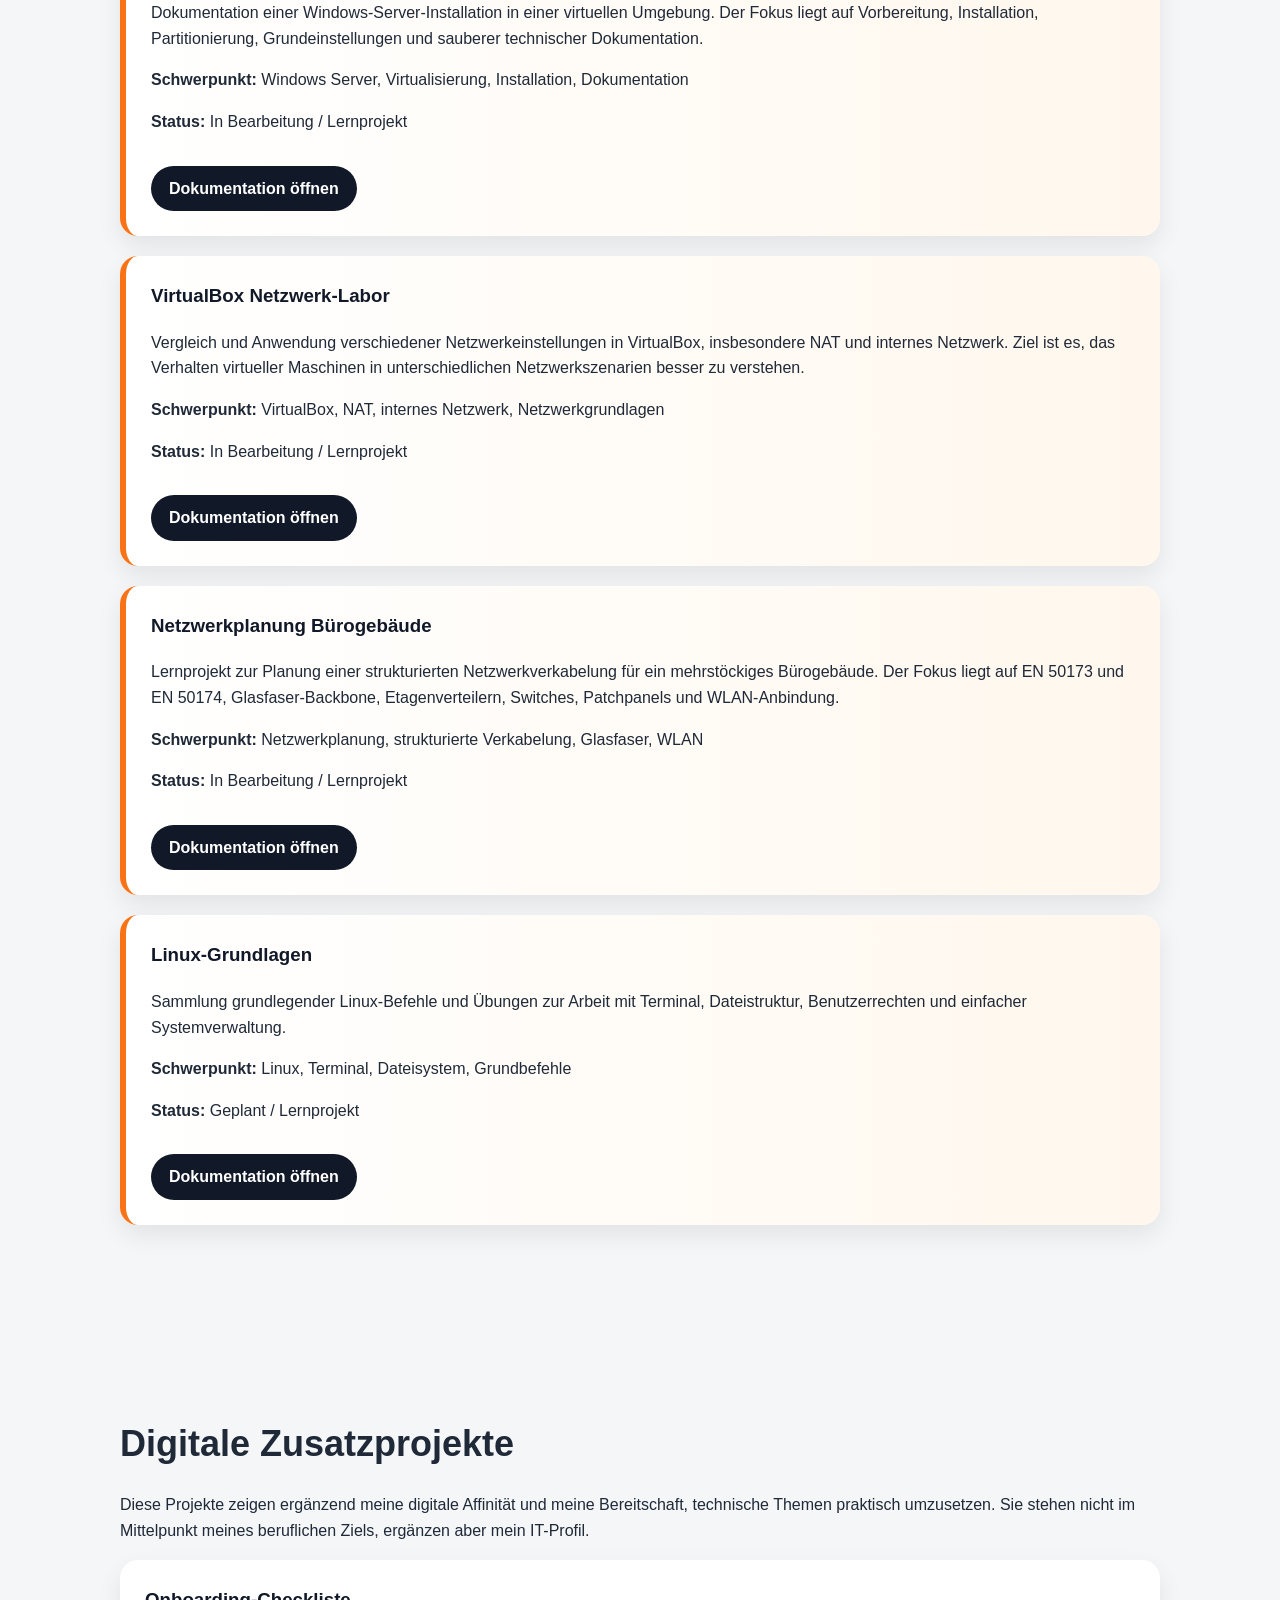
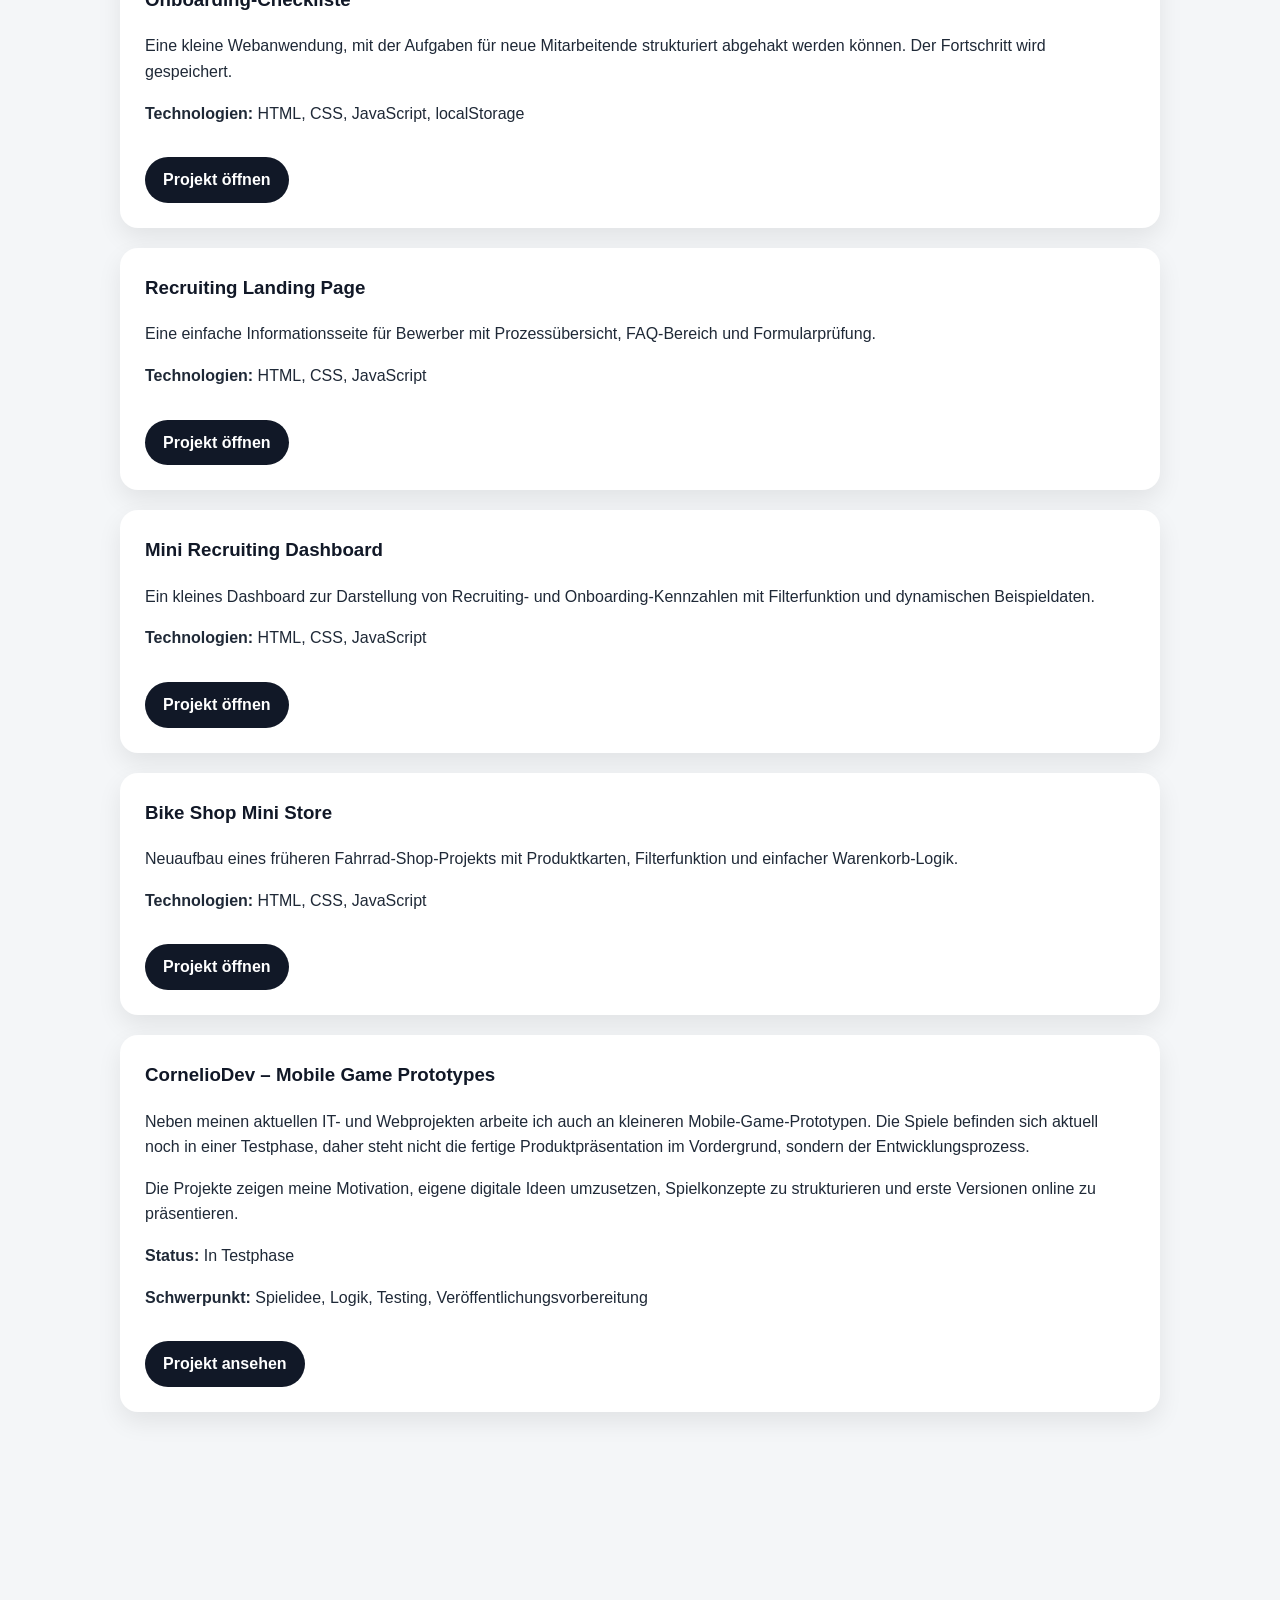
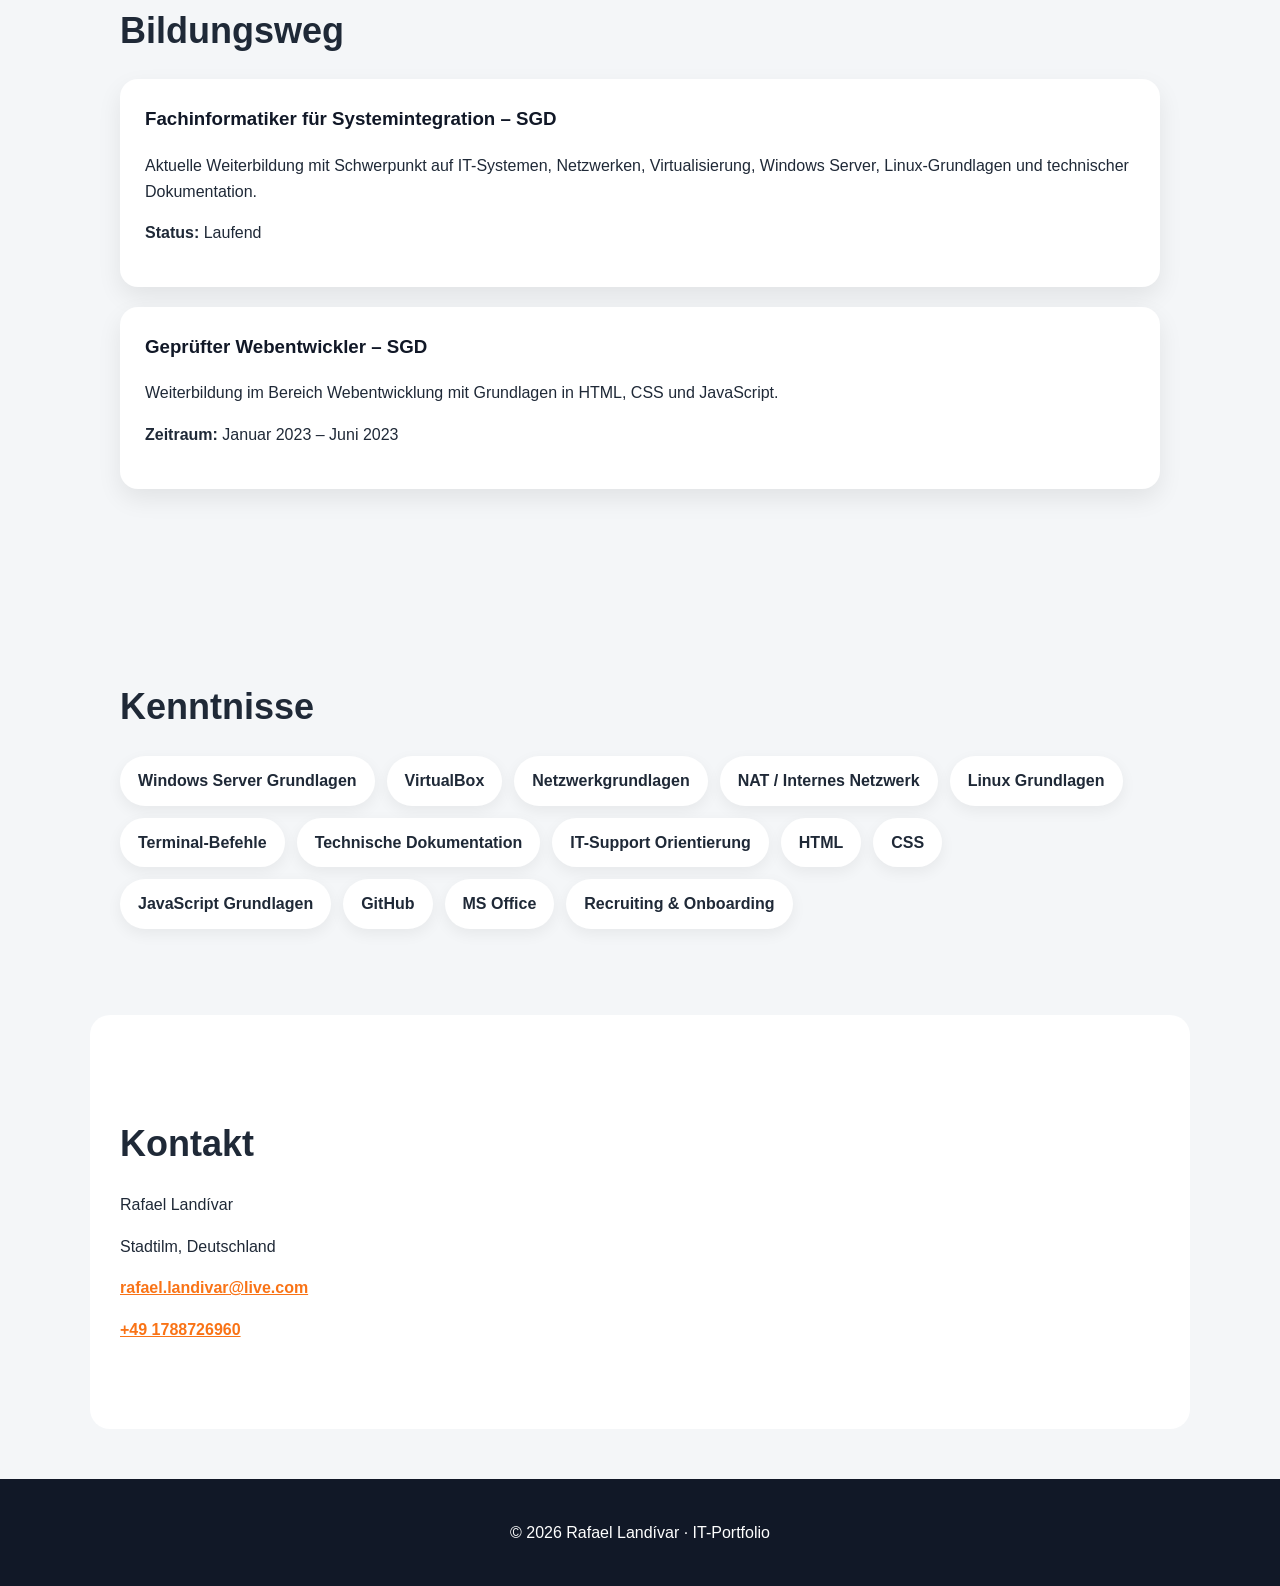
==== commit 44a99d3b: "Add files via upload Add network planning learning project" ====
--- a/index.html
+++ b/index.html
@@ -81,6 +81,17 @@
         <p><strong>Status:</strong> In Bearbeitung / Lernprojekt</p>
         <a href="projects/virtualbox-netzwerk.html" class="button-small">Dokumentation öffnen</a>
       </div>
+      <div class="project-card highlight-card">
+  <h3>Netzwerkplanung Bürogebäude</h3>
+  <p>
+    Lernprojekt zur Planung einer strukturierten Netzwerkverkabelung für ein
+    mehrstöckiges Bürogebäude. Der Fokus liegt auf EN 50173 und EN 50174,
+    Glasfaser-Backbone, Etagenverteilern, Switches, Patchpanels und WLAN-Anbindung.
+  </p>
+  <p><strong>Schwerpunkt:</strong> Netzwerkplanung, strukturierte Verkabelung, Glasfaser, WLAN</p>
+  <p><strong>Status:</strong> In Bearbeitung / Lernprojekt</p>
+  <a href="projects/netzwerkplanung-buero.html" class="button-small">Dokumentation öffnen</a>
+</div>
 
       <div class="project-card highlight-card">
         <h3>Linux-Grundlagen</h3>
--- a/style.css
+++ b/style.css
@@ -550,4 +550,56 @@
 
 .info-table tr:nth-child(even) {
   background-color: #f9fafb;
+}
+.network-diagram {
+  margin: 25px 0;
+  padding: 25px;
+  background-color: #f9fafb;
+  border-radius: 18px;
+  border: 1px solid #e5e7eb;
+}
+
+.diagram-box {
+  background-color: white;
+  border: 2px solid #f97316;
+  border-radius: 14px;
+  padding: 16px;
+  text-align: center;
+  font-weight: bold;
+  box-shadow: 0 6px 16px rgba(0,0,0,0.06);
+}
+
+.diagram-box span {
+  display: block;
+  margin-top: 6px;
+  color: #6b7280;
+  font-size: 14px;
+  font-weight: normal;
+}
+
+.main-box {
+  max-width: 420px;
+  margin: 0 auto;
+  background-color: #111827;
+  color: white;
+  border-color: #111827;
+}
+
+.diagram-line {
+  width: 4px;
+  height: 35px;
+  background-color: #f97316;
+  margin: 0 auto;
+}
+
+.diagram-grid {
+  display: grid;
+  grid-template-columns: repeat(2, 1fr);
+  gap: 20px;
+}
+
+@media (max-width: 700px) {
+  .diagram-grid {
+    grid-template-columns: 1fr;
+  }
 }
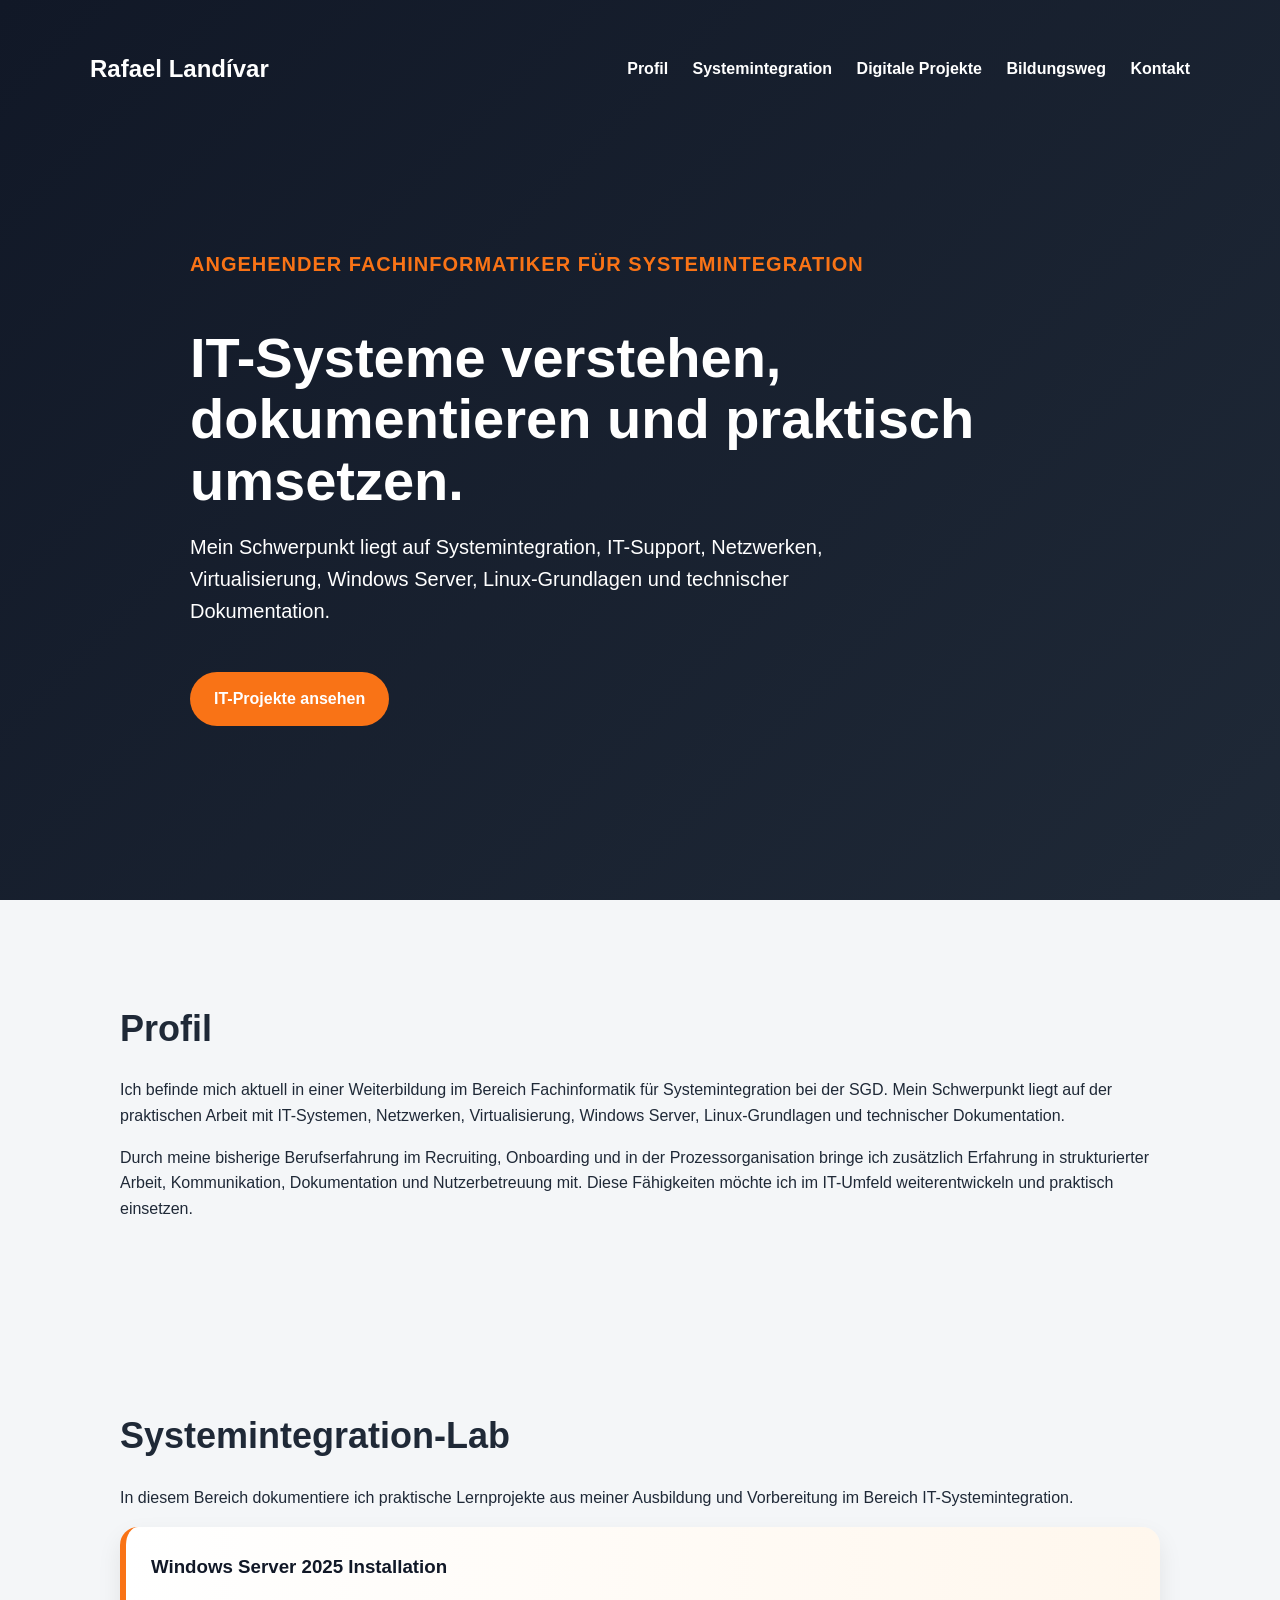
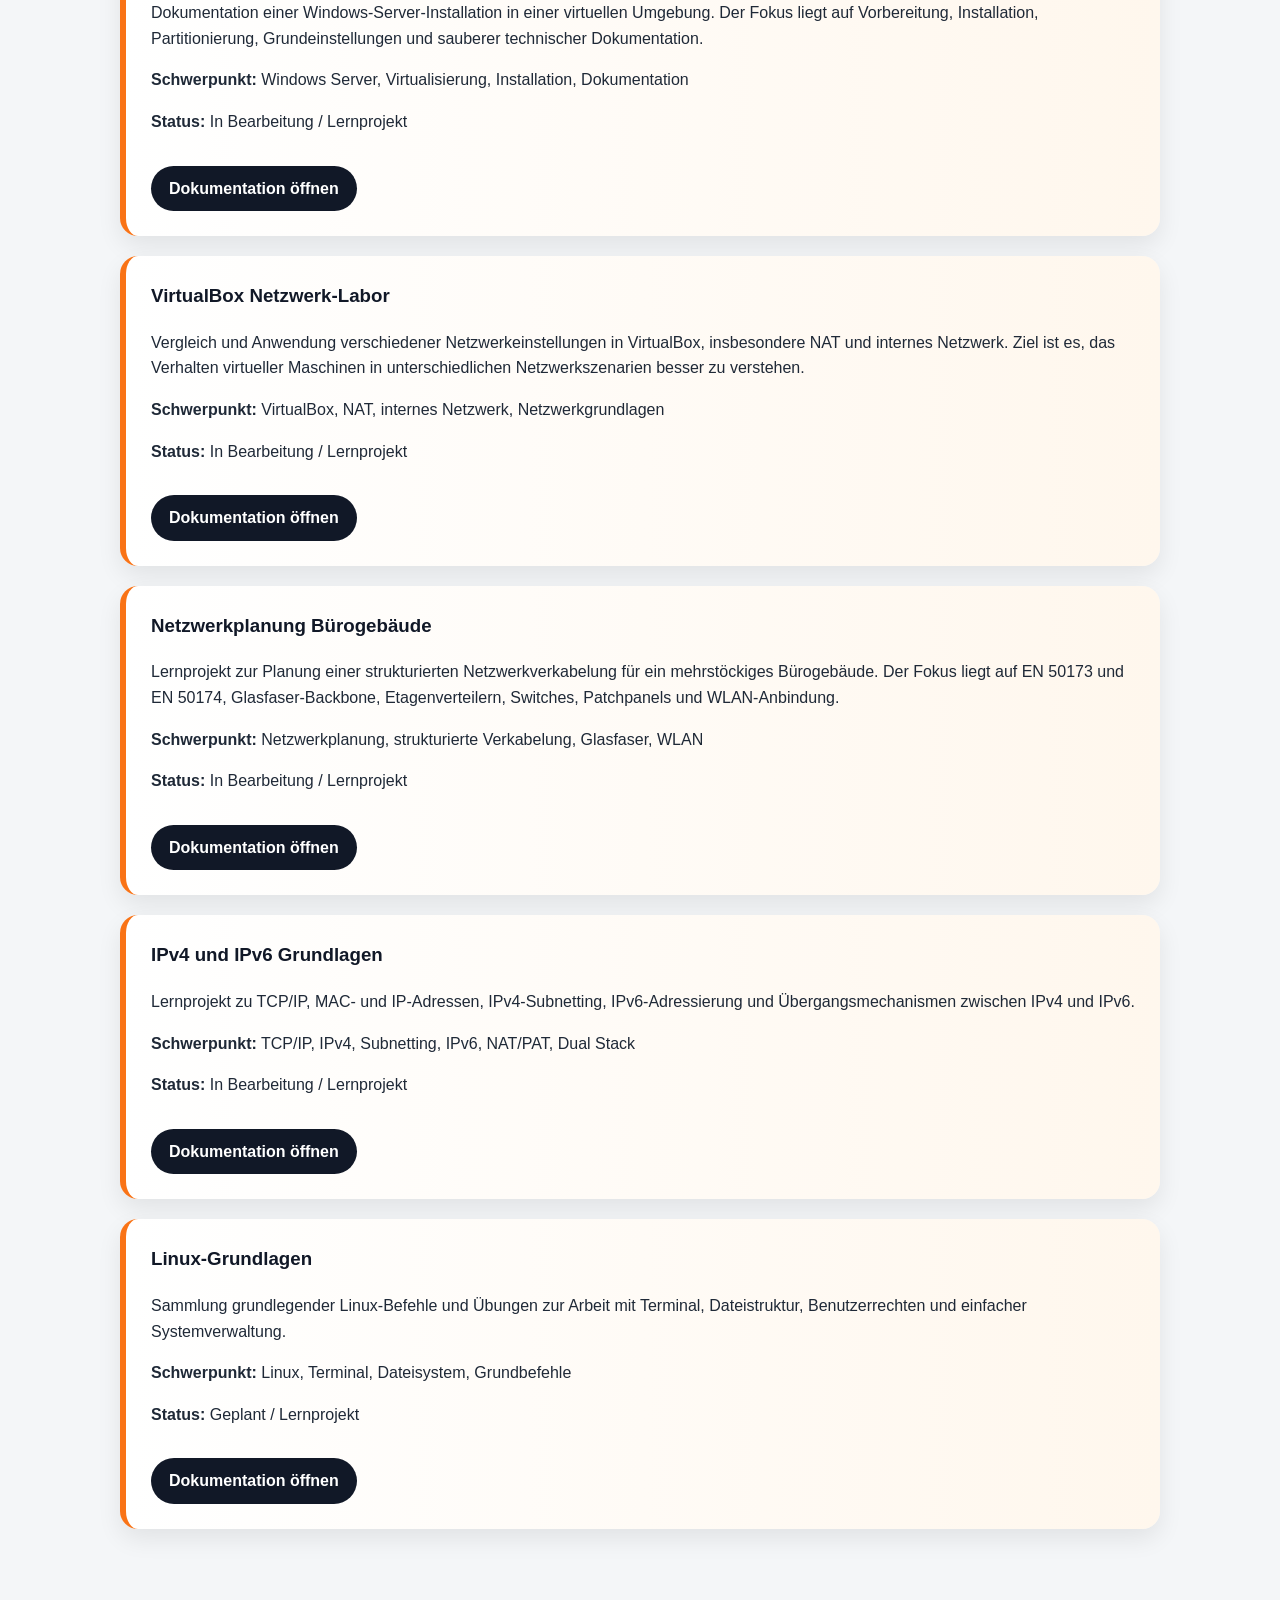
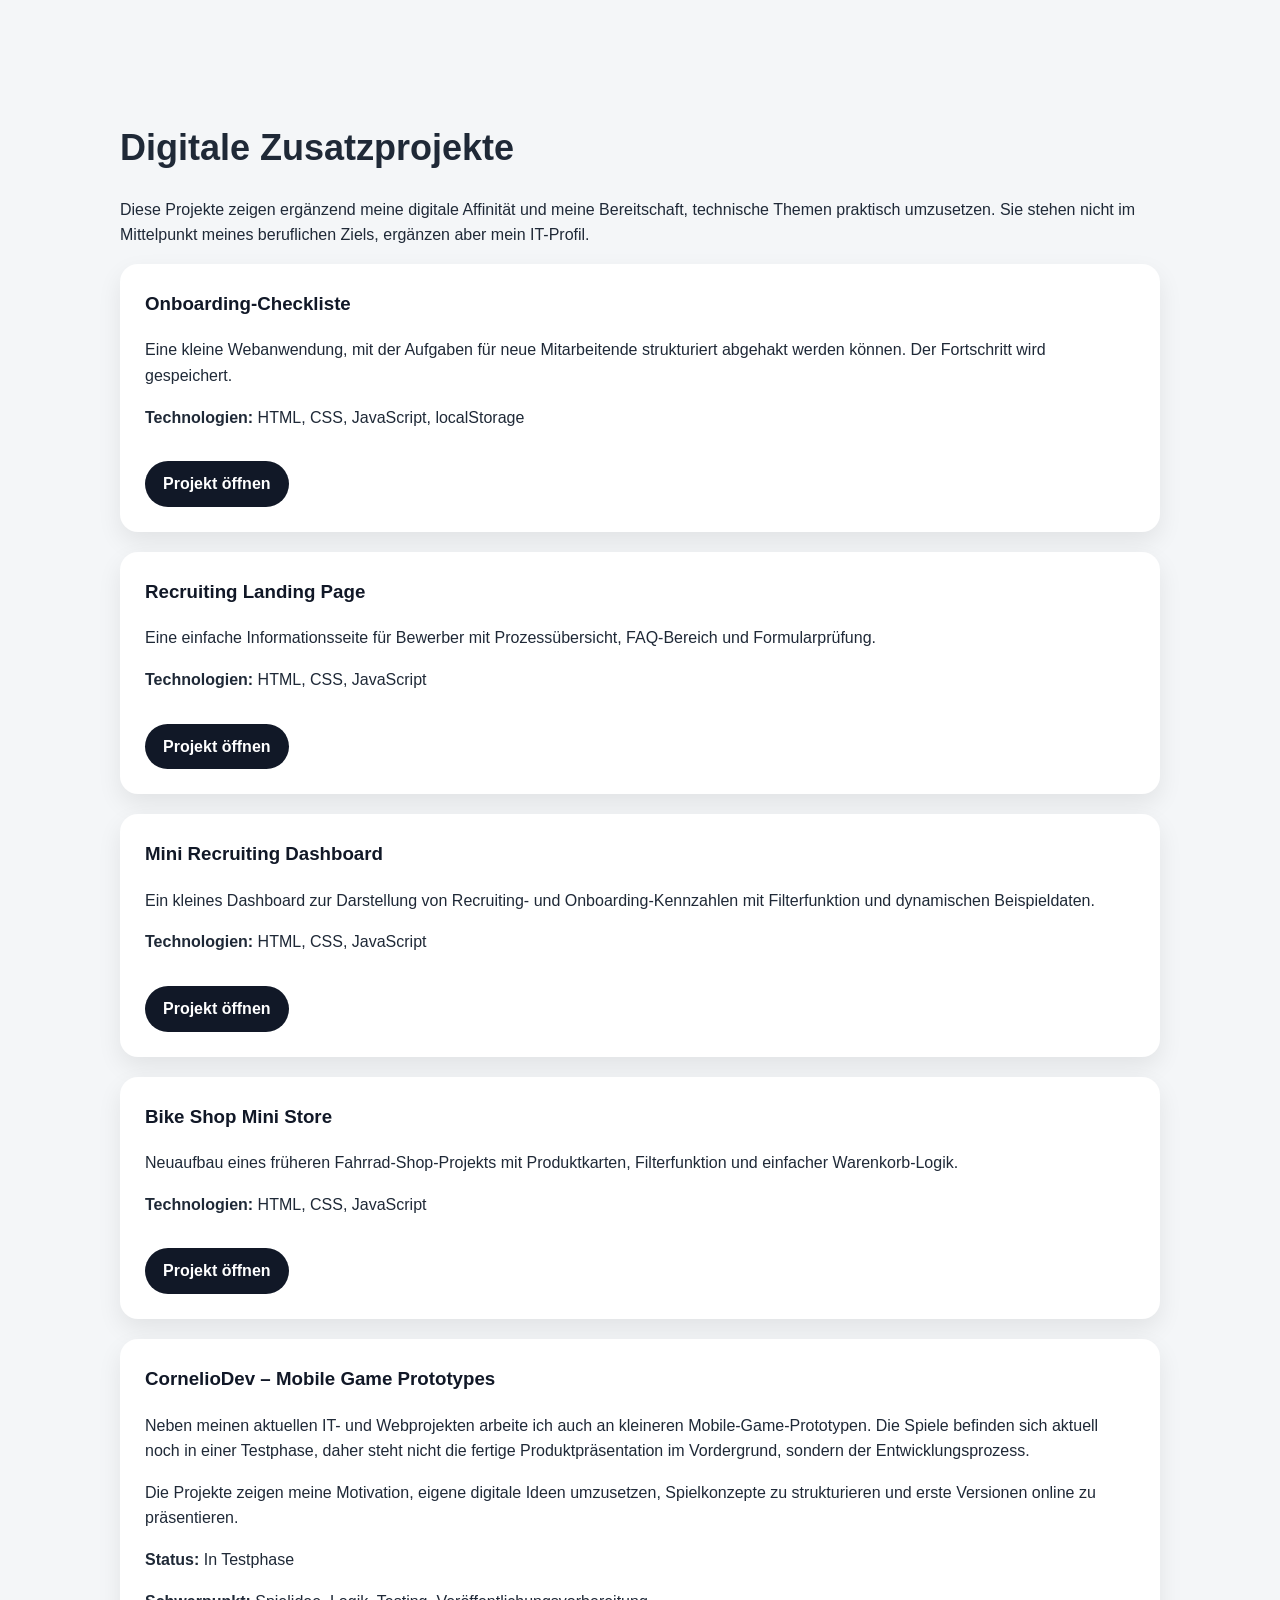
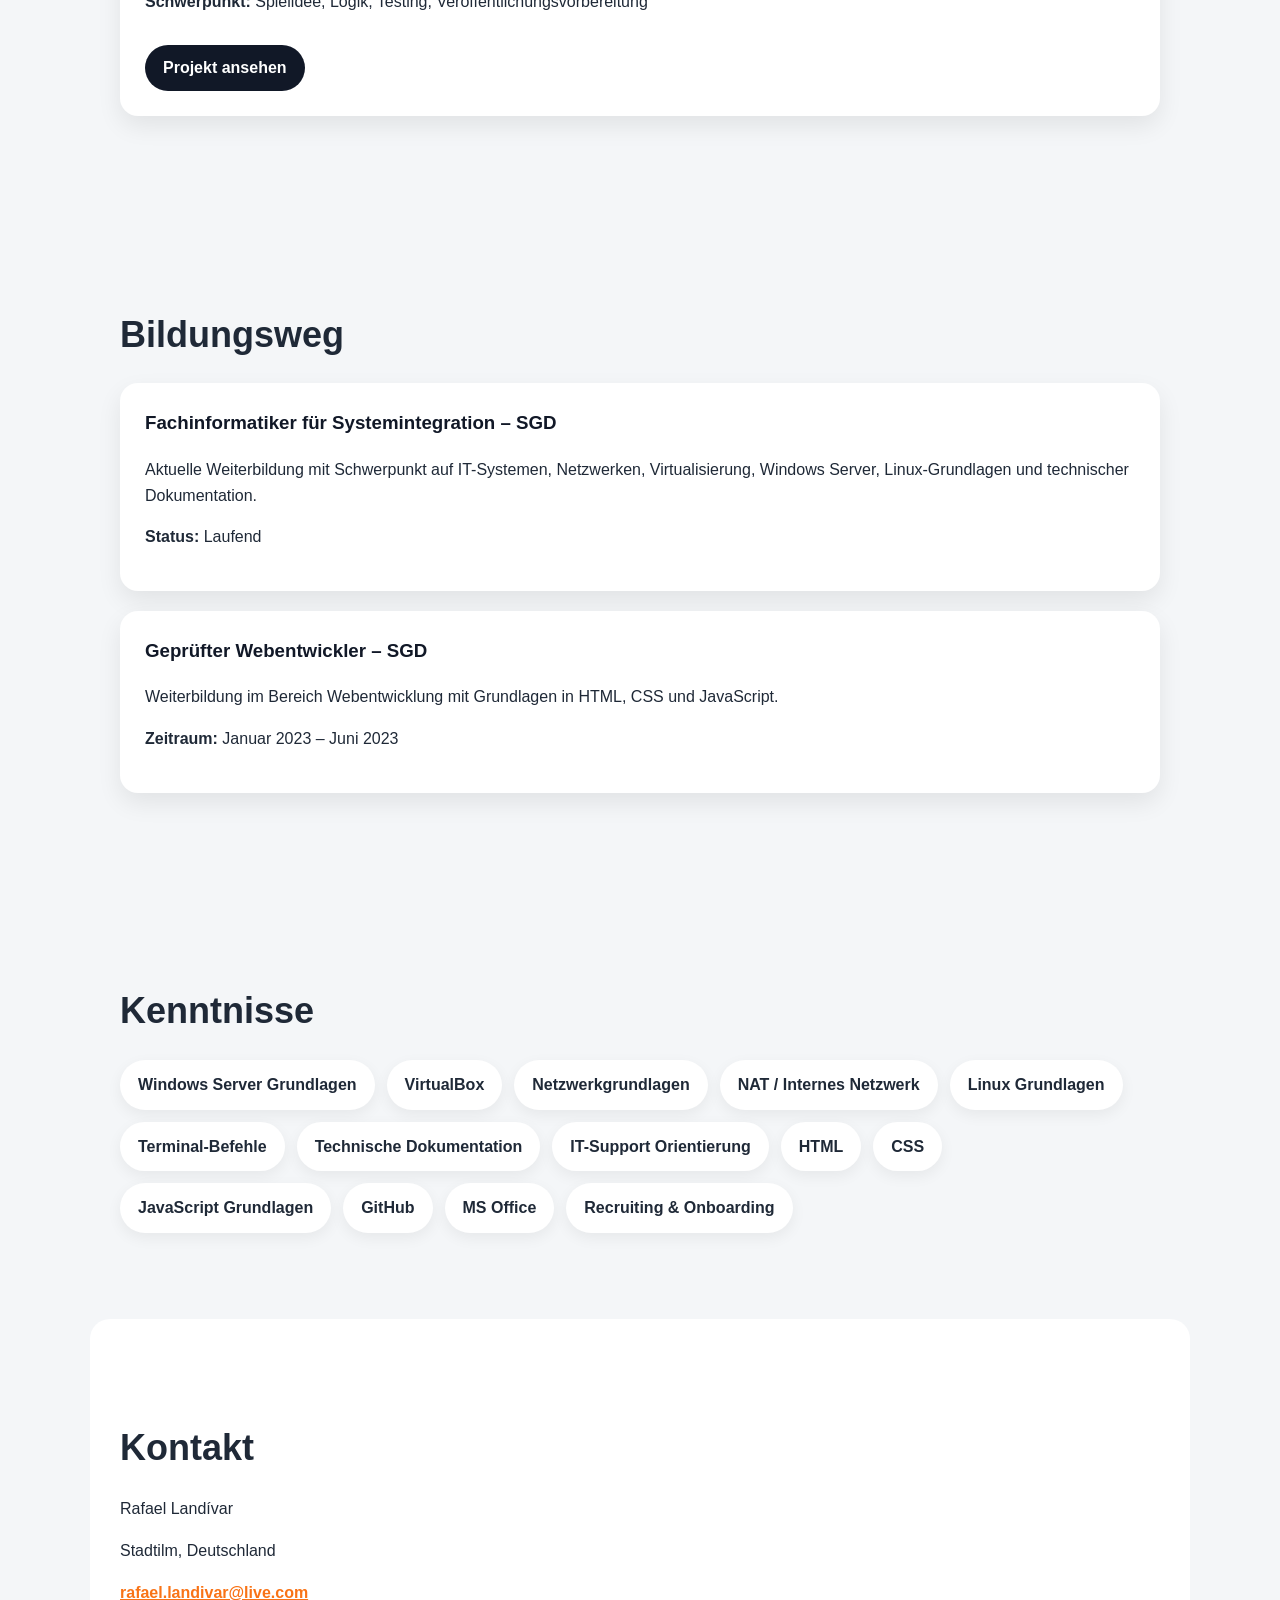
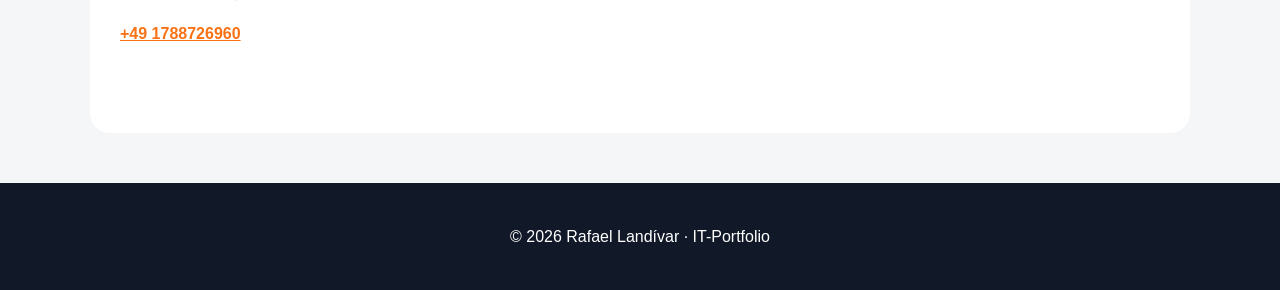
==== commit 7c6351a4: "Add files via upload Add IPv4 and IPv6 learning project" ====
--- a/index.html
+++ b/index.html
@@ -92,7 +92,16 @@
   <p><strong>Status:</strong> In Bearbeitung / Lernprojekt</p>
   <a href="projects/netzwerkplanung-buero.html" class="button-small">Dokumentation öffnen</a>
 </div>
-
+  <div class="project-card highlight-card">
+  <h3>IPv4 und IPv6 Grundlagen</h3>
+  <p>
+    Lernprojekt zu TCP/IP, MAC- und IP-Adressen, IPv4-Subnetting,
+    IPv6-Adressierung und Übergangsmechanismen zwischen IPv4 und IPv6.
+  </p>
+  <p><strong>Schwerpunkt:</strong> TCP/IP, IPv4, Subnetting, IPv6, NAT/PAT, Dual Stack</p>
+  <p><strong>Status:</strong> In Bearbeitung / Lernprojekt</p>
+  <a href="projects/ipv4-ipv6-grundlagen.html" class="button-small">Dokumentation öffnen</a>
+</div>
       <div class="project-card highlight-card">
         <h3>Linux-Grundlagen</h3>
         <p>
--- a/style.css
+++ b/style.css
@@ -602,4 +602,312 @@
   .diagram-grid {
     grid-template-columns: 1fr;
   }
+}
+/* Netzwerkplanung Bürogebäude - Skizze */
+
+.building-sketch {
+  margin: 30px 0;
+  padding: 25px;
+  background-color: #f9fafb;
+  border: 1px solid #e5e7eb;
+  border-radius: 18px;
+}
+
+.floor {
+  display: grid;
+  grid-template-columns: 120px 1fr;
+  gap: 18px;
+  align-items: stretch;
+  margin-bottom: 8px;
+}
+
+.floor-label {
+  background-color: #111827;
+  color: white;
+  border-radius: 14px;
+  padding: 20px 12px;
+  font-weight: bold;
+  text-align: center;
+  display: flex;
+  align-items: center;
+  justify-content: center;
+}
+
+.floor-content {
+  display: grid;
+  grid-template-columns: 180px 1fr 110px;
+  gap: 15px;
+  align-items: stretch;
+  background-color: white;
+  border: 2px solid #e5e7eb;
+  border-radius: 14px;
+  padding: 15px;
+}
+
+.floor-distributor {
+  background-color: #fff7ed;
+  border: 2px solid #f97316;
+  border-radius: 12px;
+  padding: 16px 10px;
+  text-align: center;
+  font-weight: bold;
+  display: flex;
+  flex-direction: column;
+  justify-content: center;
+}
+
+.floor-distributor span {
+  display: block;
+  color: #6b7280;
+  font-size: 13px;
+  margin-top: 6px;
+  font-weight: normal;
+}
+
+.main-distributor {
+  background-color: #111827;
+  color: white;
+  border-color: #111827;
+}
+
+.main-distributor span {
+  color: #d1d5db;
+}
+
+.floor-rooms {
+  display: grid;
+  grid-template-columns: repeat(2, 1fr);
+  gap: 10px;
+}
+
+.room {
+  background-color: #f3f4f6;
+  border: 1px solid #d1d5db;
+  border-radius: 10px;
+  padding: 12px;
+  font-size: 14px;
+}
+
+.room strong {
+  color: #111827;
+}
+
+.wlan-room {
+  background-color: #eff6ff;
+  border-color: #93c5fd;
+}
+
+.server-room {
+  background-color: #ecfdf5;
+  border-color: #86efac;
+}
+
+.wifi-box {
+  background-color: #eff6ff;
+  border: 2px dashed #2563eb;
+  color: #1d4ed8;
+  border-radius: 12px;
+  padding: 12px;
+  font-weight: bold;
+  text-align: center;
+  display: flex;
+  align-items: center;
+  justify-content: center;
+}
+
+.backbone-line {
+  width: 6px;
+  height: 28px;
+  background-color: #f97316;
+  margin-left: 57px;
+  border-radius: 10px;
+}
+
+.legend {
+  margin-top: 25px;
+  display: grid;
+  gap: 10px;
+  background-color: white;
+  border-radius: 14px;
+  padding: 18px;
+  border: 1px solid #e5e7eb;
+  font-size: 14px;
+}
+
+.legend-line {
+  display: inline-block;
+  width: 36px;
+  height: 5px;
+  border-radius: 5px;
+  margin-right: 8px;
+  vertical-align: middle;
+}
+
+.legend-line.fiber {
+  background-color: #f97316;
+}
+
+.legend-line.copper {
+  background-color: #6b7280;
+}
+
+.legend-dot {
+  display: inline-block;
+  width: 16px;
+  height: 16px;
+  border: 3px dashed #2563eb;
+  border-radius: 50%;
+  margin-right: 8px;
+  vertical-align: middle;
+}
+
+@media (max-width: 900px) {
+  .floor {
+    grid-template-columns: 1fr;
+  }
+
+  .floor-content {
+    grid-template-columns: 1fr;
+  }
+
+  .floor-rooms {
+    grid-template-columns: 1fr;
+  }
+
+  .backbone-line {
+    margin: 0 auto;
+  }
+}
+/* Netzwerkplanung - Excel ähnliche Übersicht */
+
+.network-plan-table {
+  width: 100%;
+  border-collapse: collapse;
+  margin-top: 20px;
+  background-color: white;
+  border-radius: 14px;
+  overflow: hidden;
+  box-shadow: 0 8px 20px rgba(0,0,0,0.06);
+}
+
+.network-plan-table th,
+.network-plan-table td {
+  border: 1px solid #d1d5db;
+  padding: 14px;
+  text-align: left;
+  vertical-align: top;
+  font-size: 14px;
+}
+
+.network-plan-table th {
+  background-color: #111827;
+  color: white;
+  font-weight: bold;
+}
+
+.network-plan-table tr:nth-child(even) {
+  background-color: #f9fafb;
+}
+
+.network-plan-table td:first-child {
+  background-color: #fff7ed;
+  color: #111827;
+  font-weight: bold;
+}
+
+@media (max-width: 800px) {
+  .network-plan-table {
+    display: block;
+    overflow-x: auto;
+  }
+}
+/* IPv4 / IPv6 Lernprojekt */
+
+.tcpip-stack {
+  display: grid;
+  gap: 12px;
+  margin: 25px 0;
+}
+
+.stack-layer {
+  background-color: #111827;
+  color: white;
+  border-radius: 14px;
+  padding: 18px;
+  display: grid;
+  gap: 6px;
+  border-left: 8px solid #f97316;
+}
+
+.stack-layer span {
+  color: #d1d5db;
+  font-size: 15px;
+}
+
+.subnet-example {
+  display: grid;
+  grid-template-columns: repeat(3, 1fr);
+  gap: 15px;
+  margin: 25px 0;
+}
+
+.subnet-example div {
+  background-color: #f9fafb;
+  border: 1px solid #e5e7eb;
+  border-radius: 14px;
+  padding: 18px;
+}
+
+.subnet-example span {
+  display: block;
+  color: #6b7280;
+  font-size: 14px;
+  margin-bottom: 8px;
+}
+
+.subnet-example strong {
+  font-size: 18px;
+  color: #111827;
+}
+
+.ipv6-grid {
+  display: grid;
+  grid-template-columns: repeat(4, 1fr);
+  gap: 18px;
+  margin: 25px 0;
+}
+
+.ipv6-card {
+  background-color: #f9fafb;
+  border: 1px solid #e5e7eb;
+  border-radius: 16px;
+  padding: 18px;
+}
+
+.ipv6-card h3 {
+  margin-top: 0;
+}
+
+.ipv6-card p {
+  font-weight: bold;
+  color: #f97316;
+}
+
+.ipv6-card span {
+  color: #6b7280;
+  font-size: 14px;
+}
+
+@media (max-width: 900px) {
+  .subnet-example,
+  .ipv6-grid {
+    grid-template-columns: repeat(2, 1fr);
+  }
+}
+
+@media (max-width: 600px) {
+  .subnet-example,
+  .ipv6-grid {
+    grid-template-columns: 1fr;
+  }
 }
